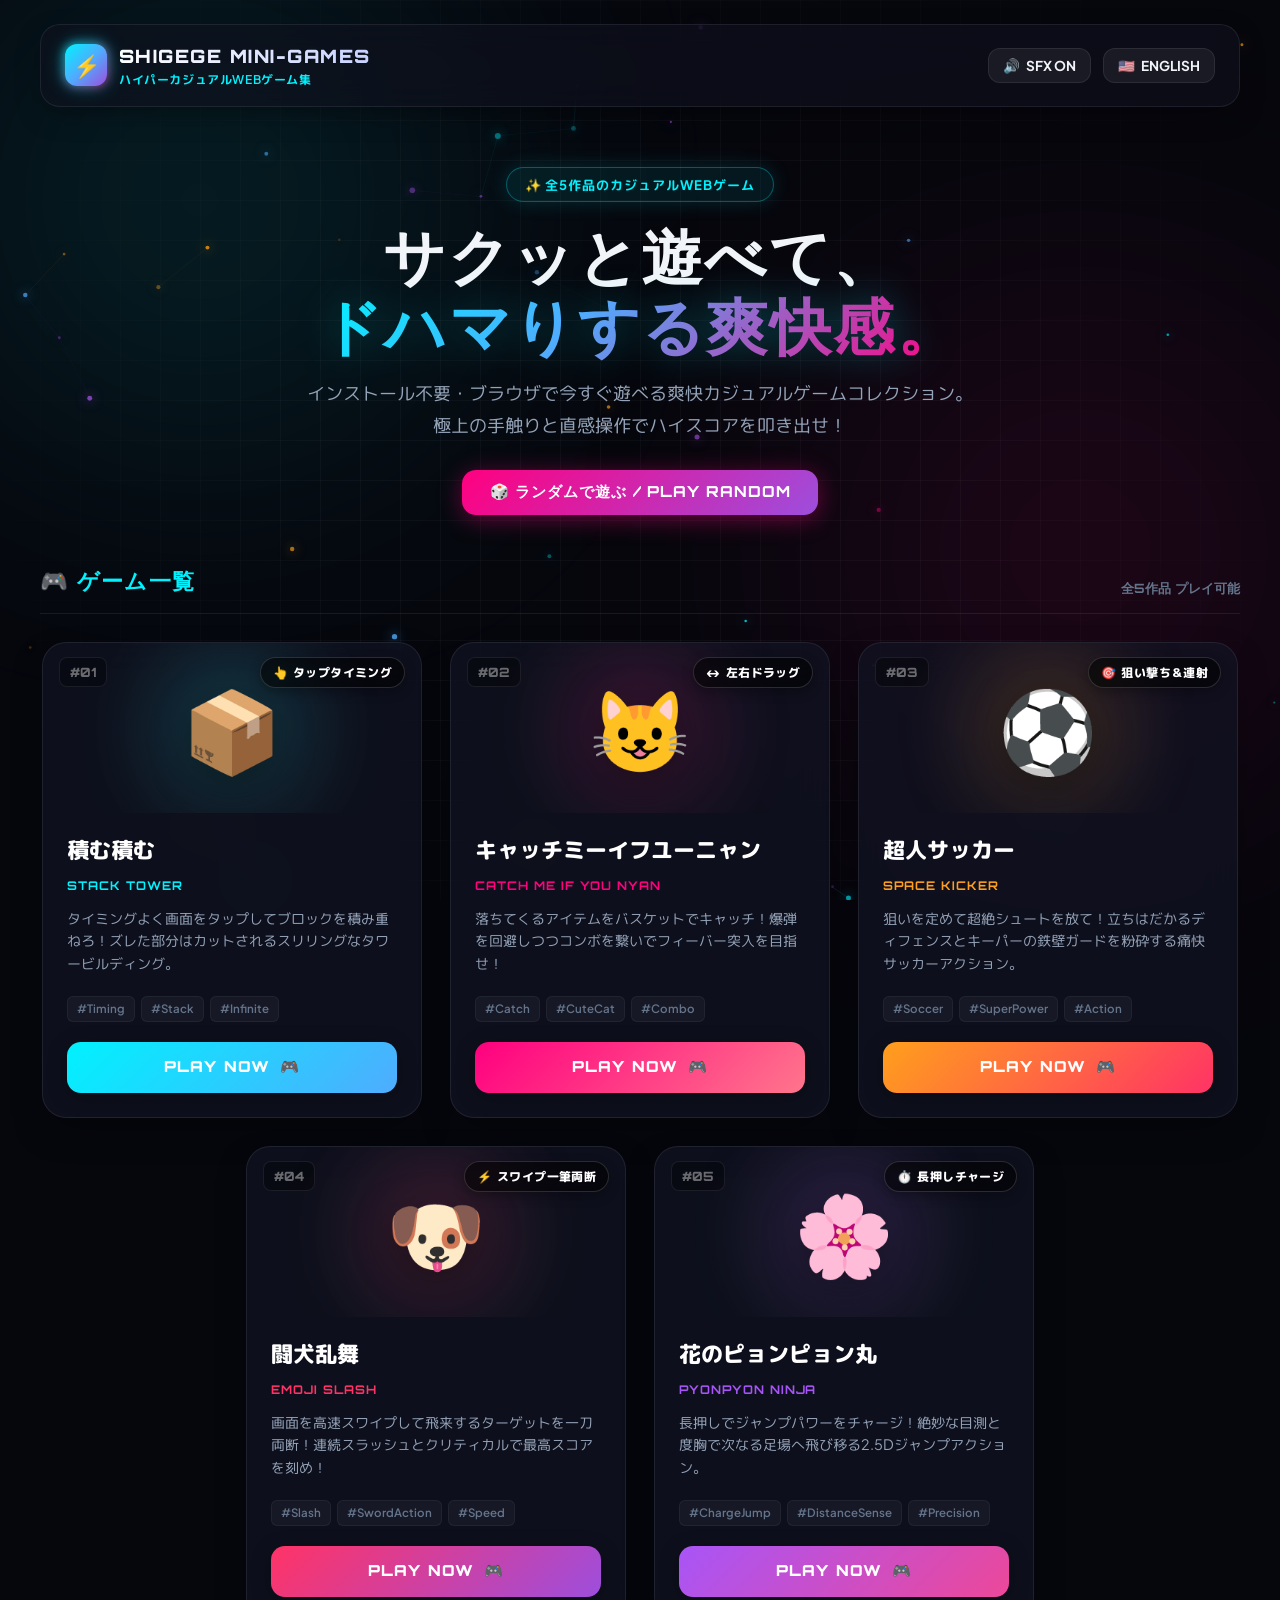
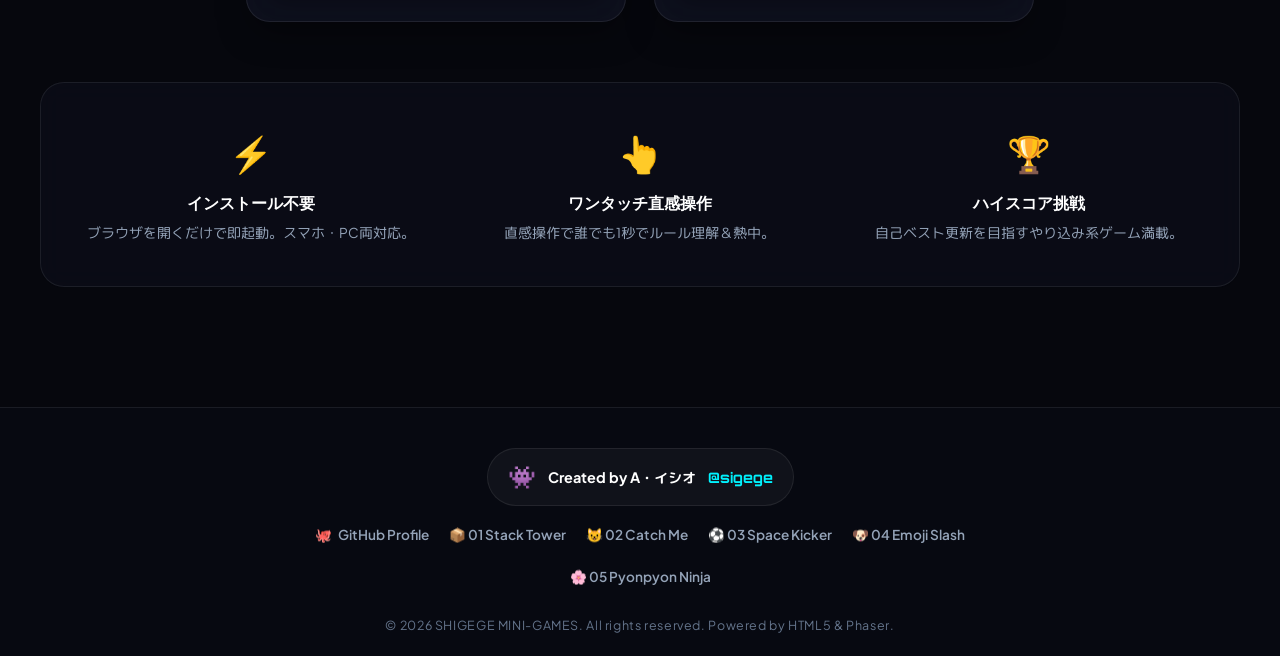
==== index.html @ f87bef53 "Add files via upload" ====
<!DOCTYPE html>
<html lang="ja">
<head>
  <meta charset="UTF-8">
  <meta name="viewport" content="width=device-width, initial-scale=1.0, maximum-scale=1.0, user-scalable=no, viewport-fit=cover">
  <title>SHIGEGE MINI-GAMES | ハイパーカジュアルWebゲーム集</title>
  <meta name="description" content="A・イシオ（@sigege）制作のハイパーカジュアルWebミニゲームポータル。積む積む、キャッチミーイフユーニャン、超人サッカー、闘犬乱舞、花のピョンピョン丸など全5作品がブラウザですぐに遊べます！">
  <meta name="theme-color" content="#0a0a14">

  <!-- Google Fonts -->
  <link rel="preconnect" href="https://fonts.googleapis.com">
  <link rel="preconnect" href="https://fonts.gstatic.com" crossorigin>
  <link href="https://fonts.googleapis.com/css2?family=M+PLUS+Rounded+1c:wght@700;900&family=Orbitron:wght@600;800;900&family=Plus+Jakarta+Sans:wght@400;600;700;800&display=swap" rel="stylesheet">

  <style>
    /* ==========================================================================
       CSS VARIABLES & RESET
       ========================================================================== */
    :root {
      --bg-base: #06070d;
      --bg-surface: rgba(18, 20, 36, 0.7);
      --bg-surface-hover: rgba(28, 32, 58, 0.85);
      --border-subtle: rgba(255, 255, 255, 0.08);
      --border-glow: rgba(0, 242, 254, 0.3);
      
      --neon-cyan: #00f2fe;
      --neon-blue: #4facfe;
      --neon-pink: #ff007f;
      --neon-purple: #9d4edd;
      --neon-amber: #ff9f1c;
      --neon-emerald: #00f5d4;
      --neon-red: #ff3366;
      
      --text-main: #f1f5f9;
      --text-muted: #94a3b8;
      --text-dim: #64748b;

      --font-display: 'Orbitron', -apple-system, sans-serif;
      --font-body: 'Plus Jakarta Sans', 'M PLUS Rounded 1c', -apple-system, BlinkMacSystemFont, "Segoe UI", Roboto, sans-serif;
    }

    * {
      box-sizing: border-box;
      margin: 0;
      padding: 0;
      -webkit-tap-highlight-color: transparent;
    }

    body {
      background-color: var(--bg-base);
      color: var(--text-main);
      font-family: var(--font-body);
      min-height: 100vh;
      overflow-x: hidden;
      position: relative;
      line-height: 1.6;
      display: flex;
      flex-direction: column;
    }

    /* ==========================================================================
       BACKGROUND & CYBER EFFECTS
       ========================================================================== */
    #particle-canvas {
      position: fixed;
      top: 0;
      left: 0;
      width: 100vw;
      height: 100vh;
      pointer-events: none;
      z-index: 0;
    }

    .cyber-grid {
      position: fixed;
      top: 0;
      left: 0;
      width: 100%;
      height: 100%;
      background-image: 
        linear-gradient(to right, rgba(255, 255, 255, 0.03) 1px, transparent 1px),
        linear-gradient(to bottom, rgba(255, 255, 255, 0.03) 1px, transparent 1px);
      background-size: 40px 40px;
      pointer-events: none;
      z-index: 0;
      mask-image: radial-gradient(circle at center, black 40%, transparent 90%);
      -webkit-mask-image: radial-gradient(circle at center, black 40%, transparent 90%);
    }

    .ambient-glow {
      position: fixed;
      width: 600px;
      height: 600px;
      border-radius: 50%;
      filter: blur(140px);
      pointer-events: none;
      z-index: 0;
      opacity: 0.25;
      animation: floatGlow 14s infinite alternate ease-in-out;
    }
    .glow-1 {
      top: -100px;
      left: -100px;
      background: radial-gradient(circle, var(--neon-cyan), transparent 70%);
    }
    .glow-2 {
      bottom: 50px;
      right: -100px;
      background: radial-gradient(circle, var(--neon-pink), transparent 70%);
      animation-duration: 18s;
      animation-delay: -5s;
    }

    @keyframes floatGlow {
      0% { transform: translate(0, 0) scale(1); }
      50% { transform: translate(60px, 40px) scale(1.15); }
      100% { transform: translate(-40px, 80px) scale(0.9); }
    }

    /* ==========================================================================
       CONTAINER & LAYOUT
       ========================================================================== */
    .app-container {
      position: relative;
      z-index: 1;
      width: 100%;
      max-width: 1240px;
      margin: 0 auto;
      padding: 24px 20px 60px;
      display: flex;
      flex-direction: column;
      flex: 1;
    }

    /* ==========================================================================
       HEADER & NAVIGATION
       ========================================================================== */
    header {
      display: flex;
      justify-content: space-between;
      align-items: center;
      padding: 16px 24px;
      background: rgba(15, 17, 30, 0.6);
      backdrop-filter: blur(16px);
      -webkit-backdrop-filter: blur(16px);
      border: 1px solid var(--border-subtle);
      border-radius: 20px;
      margin-bottom: 40px;
      box-shadow: 0 10px 30px -10px rgba(0, 0, 0, 0.5);
    }

    .brand-logo {
      display: flex;
      align-items: center;
      gap: 12px;
      text-decoration: none;
      color: inherit;
    }

    .brand-icon {
      width: 42px;
      height: 42px;
      border-radius: 12px;
      background: linear-gradient(135deg, #00f2fe 0%, #4facfe 50%, #9d4edd 100%);
      display: flex;
      align-items: center;
      justify-content: center;
      font-size: 22px;
      box-shadow: 0 0 20px rgba(0, 242, 254, 0.4);
      position: relative;
    }

    .brand-icon::after {
      content: '';
      position: absolute;
      inset: -2px;
      border-radius: 14px;
      background: linear-gradient(135deg, #00f2fe, #ff007f);
      z-index: -1;
      opacity: 0.6;
      filter: blur(4px);
    }

    .brand-text h1 {
      font-family: var(--font-display);
      font-size: 1.15rem;
      font-weight: 900;
      letter-spacing: 0.08em;
      background: linear-gradient(90deg, #ffffff, #c7d2fe);
      -webkit-background-clip: text;
      -webkit-text-fill-color: transparent;
    }

    .brand-text p {
      font-size: 0.75rem;
      color: var(--neon-cyan);
      font-weight: 600;
      letter-spacing: 0.05em;
      text-transform: uppercase;
    }

    .nav-controls {
      display: flex;
      align-items: center;
      gap: 12px;
    }

    .control-btn {
      background: rgba(255, 255, 255, 0.06);
      border: 1px solid var(--border-subtle);
      color: var(--text-main);
      padding: 8px 14px;
      border-radius: 12px;
      font-size: 0.85rem;
      font-weight: 700;
      cursor: pointer;
      display: flex;
      align-items: center;
      gap: 6px;
      transition: all 0.25s cubic-bezier(0.4, 0, 0.2, 1);
      font-family: var(--font-body);
    }

    .control-btn:hover {
      background: rgba(255, 255, 255, 0.12);
      border-color: var(--neon-cyan);
      transform: translateY(-2px);
      box-shadow: 0 4px 15px rgba(0, 242, 254, 0.25);
    }

    .control-btn:active {
      transform: translateY(0);
    }

    /* ==========================================================================
       HERO SECTION
       ========================================================================== */
    .hero {
      text-align: center;
      padding: 20px 10px 48px;
    }

    .hero-badge {
      display: inline-flex;
      align-items: center;
      gap: 8px;
      background: rgba(0, 242, 254, 0.08);
      border: 1px solid rgba(0, 242, 254, 0.3);
      color: var(--neon-cyan);
      padding: 6px 18px;
      border-radius: 50px;
      font-size: 0.82rem;
      font-weight: 700;
      letter-spacing: 0.08em;
      margin-bottom: 20px;
      text-transform: uppercase;
      box-shadow: 0 0 20px rgba(0, 242, 254, 0.15);
      animation: pulseBadge 3s infinite;
    }

    @keyframes pulseBadge {
      0%, 100% { border-color: rgba(0, 242, 254, 0.3); box-shadow: 0 0 15px rgba(0, 242, 254, 0.15); }
      50% { border-color: rgba(0, 242, 254, 0.7); box-shadow: 0 0 25px rgba(0, 242, 254, 0.35); }
    }

    .hero-title {
      font-family: var(--font-display);
      font-size: clamp(2rem, 5.5vw, 3.8rem);
      font-weight: 900;
      line-height: 1.15;
      letter-spacing: 0.04em;
      margin-bottom: 16px;
      text-transform: uppercase;
    }

    .hero-title .highlight {
      background: linear-gradient(135deg, #00f2fe 0%, #4facfe 40%, #ff007f 100%);
      -webkit-background-clip: text;
      -webkit-text-fill-color: transparent;
      filter: drop-shadow(0 0 20px rgba(0, 242, 254, 0.3));
    }

    .hero-desc {
      font-size: clamp(0.95rem, 2vw, 1.15rem);
      color: var(--text-muted);
      max-width: 680px;
      margin: 0 auto 30px;
      line-height: 1.7;
    }

    .hero-actions {
      display: flex;
      justify-content: center;
      gap: 16px;
      flex-wrap: wrap;
    }

    .btn-random {
      background: linear-gradient(135deg, #ff007f, #9d4edd);
      color: #fff;
      font-family: var(--font-display);
      font-size: 0.95rem;
      font-weight: 800;
      padding: 12px 28px;
      border-radius: 14px;
      border: none;
      cursor: pointer;
      display: inline-flex;
      align-items: center;
      gap: 10px;
      letter-spacing: 0.06em;
      box-shadow: 0 4px 25px rgba(255, 0, 127, 0.4);
      transition: all 0.3s cubic-bezier(0.4, 0, 0.2, 1);
      text-decoration: none;
    }

    .btn-random:hover {
      transform: translateY(-3px) scale(1.03);
      box-shadow: 0 8px 35px rgba(255, 0, 127, 0.6);
      filter: brightness(1.1);
    }

    /* ==========================================================================
       SECTION TITLE & STATS
       ========================================================================== */
    .section-header {
      display: flex;
      justify-content: space-between;
      align-items: flex-end;
      margin-bottom: 28px;
      border-bottom: 1px solid var(--border-subtle);
      padding-bottom: 14px;
    }

    .section-title {
      font-family: var(--font-display);
      font-size: 1.4rem;
      font-weight: 800;
      display: flex;
      align-items: center;
      gap: 10px;
      letter-spacing: 0.05em;
    }

    .section-title span {
      color: var(--neon-cyan);
    }

    .game-count-badge {
      font-size: 0.8rem;
      color: var(--text-dim);
      font-weight: 700;
      font-family: var(--font-display);
    }

    /* ==========================================================================
       GAME CARDS GRID & CENTERED FLEX LAYOUT
       ========================================================================== */
    .games-grid {
      display: flex;
      flex-wrap: wrap;
      justify-content: center;
      gap: 28px;
      margin-bottom: 60px;
    }

    .game-card {
      position: relative;
      flex: 1 1 340px;
      max-width: 380px;
      min-width: 300px;
      background: var(--bg-surface);
      border-radius: 24px;
      border: 1px solid var(--border-subtle);
      overflow: hidden;
      display: flex;
      flex-direction: column;
      backdrop-filter: blur(20px);
      -webkit-backdrop-filter: blur(20px);
      transition: all 0.4s cubic-bezier(0.16, 1, 0.3, 1);
      box-shadow: 0 15px 35px -10px rgba(0, 0, 0, 0.5);
    }

    .game-card::before {
      content: '';
      position: absolute;
      inset: 0;
      border-radius: 24px;
      padding: 1.5px;
      background: linear-gradient(135deg, transparent, transparent, transparent);
      -webkit-mask: linear-gradient(#fff 0 0) content-box, linear-gradient(#fff 0 0);
      -webkit-mask-composite: xor;
      mask-composite: exclude;
      pointer-events: none;
      transition: background 0.4s ease;
    }

    .game-card:hover {
      transform: translateY(-8px) scale(1.015);
      background: var(--bg-surface-hover);
      box-shadow: 0 25px 50px -12px rgba(0, 0, 0, 0.7), var(--card-glow);
    }

    /* Specific Theme Colors for each Card */
    .card-tower {
      --theme-color: #00f2fe;
      --theme-gradient: linear-gradient(135deg, #00f2fe, #4facfe);
      --card-glow: 0 0 35px rgba(0, 242, 254, 0.25);
    }
    .card-tower:hover::before {
      background: linear-gradient(135deg, #00f2fe, #4facfe, transparent 70%);
    }

    .card-catch {
      --theme-color: #ff007f;
      --theme-gradient: linear-gradient(135deg, #ff007f, #ff758c);
      --card-glow: 0 0 35px rgba(255, 0, 127, 0.25);
    }
    .card-catch:hover::before {
      background: linear-gradient(135deg, #ff007f, #ff758c, transparent 70%);
    }

    .card-kicker {
      --theme-color: #ff9f1c;
      --theme-gradient: linear-gradient(135deg, #ff9f1c, #ff3366);
      --card-glow: 0 0 35px rgba(255, 159, 28, 0.25);
    }
    .card-kicker:hover::before {
      background: linear-gradient(135deg, #ff9f1c, #ff3366, transparent 70%);
    }

    .card-slash {
      --theme-color: #ff3366;
      --theme-gradient: linear-gradient(135deg, #ff3366, #9d4edd);
      --card-glow: 0 0 35px rgba(255, 51, 102, 0.25);
    }
    .card-slash:hover::before {
      background: linear-gradient(135deg, #ff3366, #9d4edd, transparent 70%);
    }

    .card-jump {
      --theme-color: #a855f7;
      --theme-gradient: linear-gradient(135deg, #a855f7, #ec4899);
      --card-glow: 0 0 35px rgba(168, 85, 247, 0.25);
    }
    .card-jump:hover::before {
      background: linear-gradient(135deg, #a855f7, #ec4899, transparent 70%);
    }

    /* Card Top / Visual Banner */
    .card-visual {
      position: relative;
      height: 170px;
      display: flex;
      align-items: center;
      justify-content: center;
      overflow: hidden;
      background: radial-gradient(circle at center, rgba(255, 255, 255, 0.04) 0%, transparent 70%);
    }

    .visual-bg-glow {
      position: absolute;
      width: 120px;
      height: 120px;
      border-radius: 50%;
      background: var(--theme-color);
      filter: blur(50px);
      opacity: 0.25;
      transition: all 0.4s ease;
    }

    .game-card:hover .visual-bg-glow {
      opacity: 0.5;
      transform: scale(1.3);
    }

    .game-main-emoji {
      font-size: 5rem;
      z-index: 1;
      filter: drop-shadow(0 10px 20px rgba(0, 0, 0, 0.4));
      transition: transform 0.4s cubic-bezier(0.34, 1.56, 0.64, 1);
      display: inline-block;
      user-select: none;
      animation: floatEmoji 4s ease-in-out infinite alternate;
    }

    .game-card:hover .game-main-emoji {
      transform: scale(1.22) rotate(-5deg);
    }

    @keyframes floatEmoji {
      0% { transform: translateY(0px); }
      100% { transform: translateY(-8px); }
    }

    .card-index-tag {
      position: absolute;
      top: 14px;
      left: 16px;
      font-family: var(--font-display);
      font-size: 0.8rem;
      font-weight: 800;
      color: rgba(255, 255, 255, 0.4);
      background: rgba(0, 0, 0, 0.35);
      padding: 4px 10px;
      border-radius: 8px;
      border: 1px solid var(--border-subtle);
      z-index: 2;
    }

    .control-badge {
      position: absolute;
      top: 14px;
      right: 16px;
      font-size: 0.75rem;
      font-weight: 800;
      color: #fff;
      background: rgba(0, 0, 0, 0.6);
      backdrop-filter: blur(8px);
      padding: 5px 12px;
      border-radius: 50px;
      border: 1px solid rgba(255, 255, 255, 0.15);
      box-shadow: 0 4px 12px rgba(0, 0, 0, 0.3);
      display: flex;
      align-items: center;
      gap: 5px;
      z-index: 2;
      letter-spacing: 0.03em;
    }

    /* Card Content */
    .card-body {
      padding: 20px 24px 24px;
      display: flex;
      flex-direction: column;
      flex: 1;
    }

    .card-title-group {
      margin-bottom: 10px;
    }

    .card-title {
      font-size: 1.35rem;
      font-weight: 800;
      color: #fff;
      margin-bottom: 4px;
      display: flex;
      align-items: center;
      gap: 8px;
    }

    .card-subtitle {
      font-family: var(--font-display);
      font-size: 0.75rem;
      color: var(--theme-color);
      font-weight: 700;
      letter-spacing: 0.08em;
      text-transform: uppercase;
    }

    .card-description {
      font-size: 0.9rem;
      color: var(--text-muted);
      line-height: 1.55;
      margin-bottom: 22px;
      flex: 1;
    }

    .card-tags {
      display: flex;
      flex-wrap: wrap;
      gap: 6px;
      margin-bottom: 20px;
    }

    .tag {
      font-size: 0.72rem;
      color: var(--text-dim);
      background: rgba(255, 255, 255, 0.04);
      padding: 3px 9px;
      border-radius: 6px;
      border: 1px solid rgba(255, 255, 255, 0.05);
      font-weight: 600;
    }

    /* Play Button */
    .btn-play {
      display: flex;
      align-items: center;
      justify-content: center;
      gap: 10px;
      width: 100%;
      padding: 13px 20px;
      background: var(--theme-gradient);
      color: #fff;
      text-decoration: none;
      font-family: var(--font-display);
      font-size: 0.95rem;
      font-weight: 900;
      letter-spacing: 0.08em;
      border-radius: 14px;
      box-shadow: 0 4px 20px rgba(0, 0, 0, 0.3);
      transition: all 0.3s cubic-bezier(0.4, 0, 0.2, 1);
      position: relative;
      overflow: hidden;
    }

    .btn-play::after {
      content: '';
      position: absolute;
      top: -50%;
      left: -50%;
      width: 200%;
      height: 200%;
      background: linear-gradient(
        60deg,
        transparent,
        rgba(255, 255, 255, 0.25),
        transparent
      );
      transform: translateX(-100%);
      transition: transform 0.6s ease;
    }

    .btn-play:hover::after {
      transform: translateX(100%);
    }

    .btn-play:hover {
      filter: brightness(1.15);
      transform: translateY(-2px);
      box-shadow: 0 8px 25px var(--card-glow);
    }

    .btn-play:active {
      transform: translateY(1px);
    }

    /* ==========================================================================
       FEATURES / STATS SECTION
       ========================================================================== */
    .features-section {
      background: rgba(15, 17, 30, 0.5);
      border: 1px solid var(--border-subtle);
      border-radius: 24px;
      padding: 32px 28px;
      margin-bottom: 60px;
      backdrop-filter: blur(12px);
    }

    .features-grid {
      display: grid;
      grid-template-columns: repeat(auto-fit, minmax(220px, 1fr));
      gap: 24px;
      text-align: center;
    }

    .feature-item {
      padding: 10px;
    }

    .feature-icon {
      font-size: 2.2rem;
      margin-bottom: 10px;
      display: inline-block;
    }

    .feature-title {
      font-family: var(--font-display);
      font-size: 1rem;
      font-weight: 800;
      color: #fff;
      margin-bottom: 6px;
    }

    .feature-desc {
      font-size: 0.85rem;
      color: var(--text-muted);
    }

    /* ==========================================================================
       FOOTER
       ========================================================================== */
    footer {
      border-top: 1px solid var(--border-subtle);
      padding: 40px 20px 20px;
      text-align: center;
      margin-top: auto;
      background: rgba(8, 10, 18, 0.8);
    }

    .footer-content {
      max-width: 800px;
      margin: 0 auto;
      display: flex;
      flex-direction: column;
      align-items: center;
      gap: 18px;
    }

    .creator-box {
      display: inline-flex;
      align-items: center;
      gap: 12px;
      background: rgba(255, 255, 255, 0.04);
      border: 1px solid var(--border-subtle);
      padding: 10px 20px;
      border-radius: 50px;
      font-size: 0.9rem;
    }

    .creator-avatar {
      font-size: 1.4rem;
    }

    .creator-name {
      font-weight: 700;
      color: #fff;
    }

    .creator-handle {
      color: var(--neon-cyan);
      font-family: var(--font-display);
      font-weight: 700;
      text-decoration: none;
      transition: color 0.2s;
    }

    .creator-handle:hover {
      color: #fff;
      text-shadow: 0 0 10px var(--neon-cyan);
    }

    .footer-links {
      display: flex;
      gap: 20px;
      flex-wrap: wrap;
      justify-content: center;
    }

    .footer-link {
      color: var(--text-muted);
      text-decoration: none;
      font-size: 0.85rem;
      font-weight: 600;
      display: inline-flex;
      align-items: center;
      gap: 6px;
      transition: all 0.2s;
    }

    .footer-link:hover {
      color: var(--neon-cyan);
    }

    .footer-copyright {
      font-size: 0.78rem;
      color: var(--text-dim);
      margin-top: 10px;
      letter-spacing: 0.05em;
    }

    /* ==========================================================================
       RESPONSIVE DESIGN
       ========================================================================== */
    @media (max-width: 768px) {
      .app-container {
        padding: 16px 14px 40px;
      }
      header {
        padding: 12px 16px;
        margin-bottom: 28px;
      }
      .brand-text h1 {
        font-size: 1rem;
      }
      .hero {
        padding: 10px 0 36px;
      }
      .games-grid {
        gap: 22px;
      }
      .game-card {
        flex: 1 1 100%;
        max-width: 100%;
      }
      .card-visual {
        height: 150px;
      }
      .game-main-emoji {
        font-size: 4.2rem;
      }
      .card-body {
        padding: 18px 20px 20px;
      }
    }
  </style>
</head>
<body>

  <!-- Cyber Grid Background -->
  <div class="cyber-grid"></div>
  <div class="ambient-glow glow-1"></div>
  <div class="ambient-glow glow-2"></div>
  <canvas id="particle-canvas"></canvas>

  <div class="app-container">

    <!-- Header / Navigation -->
    <header>
      <a href="#" class="brand-logo" title="SHIGEGE MINI-GAMES">
        <div class="brand-icon">⚡</div>
        <div class="brand-text">
          <h1>SHIGEGE MINI-GAMES</h1>
          <p data-i18n="header-tag">Hyper-Casual Web Games</p>
        </div>
      </a>

      <div class="nav-controls">
        <button id="sound-btn" class="control-btn" aria-label="Toggle Sound" title="Sound Toggle">
          <span id="sound-icon">🔊</span>
          <span id="sound-label" data-i18n="sound-on">SFX ON</span>
        </button>

        <button id="lang-btn" class="control-btn" aria-label="Switch Language" title="Language Switch">
          <span id="lang-flag">🇺🇸</span>
          <span id="lang-label">ENGLISH</span>
        </button>
      </div>
    </header>

    <!-- Hero Section -->
    <section class="hero">
      <div class="hero-badge" data-i18n="hero-badge">✨ 5 Playable Hyper-Casual Games</div>
      <h2 class="hero-title">
        <span data-i18n="hero-title-1">Play Fast,</span> <br>
        <span class="highlight" data-i18n="hero-title-2">Feel The Rush.</span>
      </h2>
      <p class="hero-desc" data-i18n="hero-desc">
        インストール不要・ブラウザで今すぐ遊べる爽快カジュアルゲームコレクション。極上の手触りと直感操作でハイスコアを叩き出せ！
      </p>
      <div class="hero-actions">
        <button id="btn-random-play" class="btn-random" data-i18n="btn-random">
          🎲 RANDOM PLAY / ランダムで遊ぶ
        </button>
      </div>
    </section>

    <!-- Games Collection Header -->
    <div class="section-header">
      <div class="section-title">
        <span data-i18n="sec-title">🎮 ALL GAMES</span>
      </div>
      <div class="game-count-badge" data-i18n="game-count">5 TITLES AVAILABLE</div>
    </div>

    <!-- Games Grid (5 Games, Centered & Balanced) -->
    <div class="games-grid">

      <!-- 01: 積む積む (01-stack-tower) -->
      <article class="game-card card-tower" data-url="./01-stack-tower/index.html">
        <div class="card-visual">
          <span class="card-index-tag">#01</span>
          <span class="control-badge">👆 <span data-i18n="g1-control">TAP TIMING</span></span>
          <div class="visual-bg-glow"></div>
          <span class="game-main-emoji">📦</span>
        </div>
        <div class="card-body">
          <div class="card-title-group">
            <h3 class="card-title" data-i18n="g1-title">積む積む</h3>
            <span class="card-subtitle">STACK TOWER</span>
          </div>
          <p class="card-description" data-i18n="g1-desc">
            タイミングよく画面をタップしてブロックを積み重ねろ！ズレた部分はカットされるスリリングなタワービルディング。
          </p>
          <div class="card-tags">
            <span class="tag">#Timing</span>
            <span class="tag">#Stack</span>
            <span class="tag">#Infinite</span>
          </div>
          <a href="./01-stack-tower/index.html" class="btn-play">
            <span data-i18n="btn-play">PLAY NOW</span> 🎮
          </a>
        </div>
      </article>

      <!-- 02: キャッチミーイフユーニャン (02-catch-game) -->
      <article class="game-card card-catch" data-url="./02-catch-game/index.html">
        <div class="card-visual">
          <span class="card-index-tag">#02</span>
          <span class="control-badge">↔️ <span data-i18n="g2-control">DRAG / SLIDE</span></span>
          <div class="visual-bg-glow"></div>
          <span class="game-main-emoji">😺</span>
        </div>
        <div class="card-body">
          <div class="card-title-group">
            <h3 class="card-title" data-i18n="g2-title">キャッチミーイフユーニャン</h3>
            <span class="card-subtitle">CATCH ME IF YOU NYAN</span>
          </div>
          <p class="card-description" data-i18n="g2-desc">
            落ちてくるアイテムをバスケットでキャッチ！爆弾を回避しつつコンボを繋いでフィーバー突入を目指せ！
          </p>
          <div class="card-tags">
            <span class="tag">#Catch</span>
            <span class="tag">#CuteCat</span>
            <span class="tag">#Combo</span>
          </div>
          <a href="./02-catch-game/index.html" class="btn-play">
            <span data-i18n="btn-play">PLAY NOW</span> 🎮
          </a>
        </div>
      </article>

      <!-- 03: 超人サッカー (03-space-kicker) -->
      <article class="game-card card-kicker" data-url="./03-space-kicker/index.html">
        <div class="card-visual">
          <span class="card-index-tag">#03</span>
          <span class="control-badge">🎯 <span data-i18n="g3-control">AIM & SHOT</span></span>
          <div class="visual-bg-glow"></div>
          <span class="game-main-emoji">⚽</span>
        </div>
        <div class="card-body">
          <div class="card-title-group">
            <h3 class="card-title" data-i18n="g3-title">超人サッカー</h3>
            <span class="card-subtitle">SPACE KICKER</span>
          </div>
          <p class="card-description" data-i18n="g3-desc">
            狙いを定めて超絶シュートを放て！立ちはだかるディフェンスとキーパーの鉄壁ガードを粉砕する痛快サッカーアクション。
          </p>
          <div class="card-tags">
            <span class="tag">#Soccer</span>
            <span class="tag">#SuperPower</span>
            <span class="tag">#Action</span>
          </div>
          <a href="./03-space-kicker/index.html" class="btn-play">
            <span data-i18n="btn-play">PLAY NOW</span> 🎮
          </a>
        </div>
      </article>

      <!-- 04: 闘犬乱舞 (04-emoji-slash) -->
      <article class="game-card card-slash" data-url="./04-emoji-slash/index.html">
        <div class="card-visual">
          <span class="card-index-tag">#04</span>
          <span class="control-badge">⚡ <span data-i18n="g4-control">SWIPE SLASH</span></span>
          <div class="visual-bg-glow"></div>
          <span class="game-main-emoji">🐶</span>
        </div>
        <div class="card-body">
          <div class="card-title-group">
            <h3 class="card-title" data-i18n="g4-title">闘犬乱舞</h3>
            <span class="card-subtitle">EMOJI SLASH</span>
          </div>
          <p class="card-description" data-i18n="g4-desc">
            画面を高速スワイプして飛来するターゲットを一刀両断！連続スラッシュとクリティカルで最高スコアを刻め！
          </p>
          <div class="card-tags">
            <span class="tag">#Slash</span>
            <span class="tag">#SwordAction</span>
            <span class="tag">#Speed</span>
          </div>
          <a href="./04-emoji-slash/index.html" class="btn-play">
            <span data-i18n="btn-play">PLAY NOW</span> 🎮
          </a>
        </div>
      </article>

      <!-- 05: 花のピョンピョン丸 (05-jump-ninja) -->
      <article class="game-card card-jump" data-url="./05-jump-ninja/index.html">
        <div class="card-visual">
          <span class="card-index-tag">#05</span>
          <span class="control-badge">⏱️ <span data-i18n="g5-control">HOLD & CHARGE</span></span>
          <div class="visual-bg-glow"></div>
          <span class="game-main-emoji">🌸</span>
        </div>
        <div class="card-body">
          <div class="card-title-group">
            <h3 class="card-title" data-i18n="g5-title">花のピョンピョン丸</h3>
            <span class="card-subtitle">PYONPYON NINJA</span>
          </div>
          <p class="card-description" data-i18n="g5-desc">
            長押しでジャンプパワーをチャージ！絶妙な目測と度胸で次なる足場へ飛び移る2.5Dジャンプアクション。
          </p>
          <div class="card-tags">
            <span class="tag">#ChargeJump</span>
            <span class="tag">#DistanceSense</span>
            <span class="tag">#Precision</span>
          </div>
          <a href="./05-jump-ninja/index.html" class="btn-play">
            <span data-i18n="btn-play">PLAY NOW</span> 🎮
          </a>
        </div>
      </article>

    </div>

    <!-- Features Section -->
    <section class="features-section">
      <div class="features-grid">
        <div class="feature-item">
          <div class="feature-icon">⚡</div>
          <h4 class="feature-title" data-i18n="feat1-t">ZERO INSTALL</h4>
          <p class="feature-desc" data-i18n="feat1-d">ブラウザを開くだけで即起動。スマホ・PC両対応。</p>
        </div>
        <div class="feature-item">
          <div class="feature-icon">👆</div>
          <h4 class="feature-title" data-i18n="feat2-t">ONE-TOUCH PLAY</h4>
          <p class="feature-desc" data-i18n="feat2-d">直感操作で誰でも1秒でルール理解＆熱中。</p>
        </div>
        <div class="feature-item">
          <div class="feature-icon">🏆</div>
          <h4 class="feature-title" data-i18n="feat3-t">HIGH SCORE</h4>
          <p class="feature-desc" data-i18n="feat3-d">自己ベスト更新を目指すやり込み系ゲーム満載。</p>
        </div>
      </div>
    </section>

  </div>

  <!-- Footer -->
  <footer>
    <div class="footer-content">
      <div class="creator-box">
        <span class="creator-avatar">👾</span>
        <span class="creator-name" data-i18n="creator-label">Created by A・イシオ</span>
        <a href="https://github.com/sigege" target="_blank" rel="noopener noreferrer" class="creator-handle">@sigege</a>
      </div>

      <div class="footer-links">
        <a href="https://github.com/sigege" target="_blank" rel="noopener noreferrer" class="footer-link">
          <span>🐙</span> GitHub Profile
        </a>
        <a href="./01-stack-tower/index.html" class="footer-link">📦 01 Stack Tower</a>
        <a href="./02-catch-game/index.html" class="footer-link">😺 02 Catch Me</a>
        <a href="./03-space-kicker/index.html" class="footer-link">⚽ 03 Space Kicker</a>
        <a href="./04-emoji-slash/index.html" class="footer-link">🐶 04 Emoji Slash</a>
        <a href="./05-jump-ninja/index.html" class="footer-link">🌸 05 Pyonpyon Ninja</a>
      </div>

      <p class="footer-copyright">
        &copy; 2026 SHIGEGE MINI-GAMES. All rights reserved. Powered by HTML5 &amp; Phaser.
      </p>
    </div>
  </footer>

  <!-- Interactive JavaScript & Audio Synthesizer -->
  <script>
    (function () {
      'use strict';

      /* ==========================================================================
         TRANSLATION DATA (JA / EN)
         ========================================================================== */
      const translations = {
        ja: {
          "header-tag": "ハイパーカジュアルWebゲーム集",
          "sound-on": "SFX ON",
          "sound-off": "SFX OFF",
          "hero-badge": "✨ 全5作品のカジュアルWebゲーム",
          "hero-title-1": "サクッと遊べて、",
          "hero-title-2": "ドハマりする爽快感。",
          "hero-desc": "インストール不要・ブラウザで今すぐ遊べる爽快カジュアルゲームコレクション。極上の手触りと直感操作でハイスコアを叩き出せ！",
          "btn-random": "🎲 ランダムで遊ぶ / PLAY RANDOM",
          "sec-title": "🎮 ゲーム一覧",
          "game-count": "全5作品 プレイ可能",
          "btn-play": "PLAY NOW",
          "creator-label": "Created by A・イシオ",
          "feat1-t": "インストール不要",
          "feat1-d": "ブラウザを開くだけで即起動。スマホ・PC両対応。",
          "feat2-t": "ワンタッチ直感操作",
          "feat2-d": "直感操作で誰でも1秒でルール理解＆熱中。",
          "feat3-t": "ハイスコア挑戦",
          "feat3-d": "自己ベスト更新を目指すやり込み系ゲーム満載。",
          
          /* Game 1 */
          "g1-title": "積む積む",
          "g1-control": "タップタイミング",
          "g1-desc": "タイミングよく画面をタップしてブロックを積み重ねろ！ズレた部分はカットされるスリリングなタワービルディング。",

          /* Game 2 */
          "g2-title": "キャッチミーイフユーニャン",
          "g2-control": "左右ドラッグ",
          "g2-desc": "落ちてくるアイテムをバスケットでキャッチ！爆弾を回避しつつコンボを繋いでフィーバー突入を目指せ！",

          /* Game 3 */
          "g3-title": "超人サッカー",
          "g3-control": "狙い撃ち＆連射",
          "g3-desc": "狙いを定めて超絶シュートを放て！立ちはだかるディフェンスとキーパーの鉄壁ガードを粉砕する痛快サッカーアクション。",

          /* Game 4 */
          "g4-title": "闘犬乱舞",
          "g4-control": "スワイプ一筆両断",
          "g4-desc": "画面を高速スワイプして飛来するターゲットを一刀両断！連続スラッシュとクリティカルで最高スコアを刻め！",

          /* Game 5 */
          "g5-title": "花のピョンピョン丸",
          "g5-control": "長押しチャージ",
          "g5-desc": "長押しでジャンプパワーをチャージ！絶妙な目測と度胸で次なる足場へ飛び移る2.5Dジャンプアクション。"
        },
        en: {
          "header-tag": "Hyper-Casual Web Games",
          "sound-on": "SFX ON",
          "sound-off": "SFX OFF",
          "hero-badge": "✨ 5 PLAYABLE CASUAL WEB GAMES",
          "hero-title-1": "Play Fast,",
          "hero-title-2": "Feel The Rush.",
          "hero-desc": "Zero installation needed. Jump into instant browser action with hyper-responsive controls and beat your personal bests!",
          "btn-random": "🎲 RANDOM PLAY",
          "sec-title": "🎮 ALL GAMES",
          "game-count": "5 TITLES AVAILABLE",
          "btn-play": "PLAY NOW",
          "creator-label": "Created by A. Ishio",
          "feat1-t": "ZERO INSTALL",
          "feat1-d": "Instant play in any modern browser on Mobile & Desktop.",
          "feat2-t": "ONE-TOUCH PLAY",
          "feat2-d": "Instant intuitive controls, easy to learn, hard to master.",
          "feat3-t": "HIGH SCORE CHASE",
          "feat3-d": "Addictive arcade loops designed to push your reflexes.",

          /* Game 1 */
          "g1-title": "Stack Tower",
          "g1-control": "TAP TIMING",
          "g1-desc": "Tap precisely at the right moment to stack moving blocks and construct an infinite skyscraper without falling!",

          /* Game 2 */
          "g2-title": "Catch Me If You Nyan",
          "g2-control": "DRAG / SLIDE",
          "g2-desc": "Catch delicious items with your basket, dodge hazardous bombs, and trigger fever mode for maximum combo score!",

          /* Game 3 */
          "g3-title": "Space Kicker",
          "g3-control": "AIM & SHOT",
          "g3-desc": "Unleash devastating curve shots past agile defenders and smash through galactic goalkeepers!",

          /* Game 4 */
          "g4-title": "Emoji Slash",
          "g4-control": "SWIPE SLASH",
          "g4-desc": "Swipe like lightning to slice through incoming flying targets with high-speed critical strike combos!",

          /* Game 5 */
          "g5-title": "Pyonpyon Ninja",
          "g5-control": "HOLD & CHARGE",
          "g5-desc": "Hold to charge jumping energy and leap across platforms with precision distance judgment and bravery!"
        }
      };

      /* ==========================================================================
         SYNTHESIZED SOUND EFFECTS (Web Audio API - Zero Asset)
         ========================================================================== */
      let audioCtx = null;
      let soundEnabled = true;

      function getAudioContext() {
        if (!audioCtx) {
          const AudioContext = window.AudioContext || window.webkitAudioContext;
          if (AudioContext) audioCtx = new AudioContext();
        }
        if (audioCtx && audioCtx.state === 'suspended') {
          audioCtx.resume();
        }
        return audioCtx;
      }

      function playSound(type) {
        if (!soundEnabled) return;
        try {
          const ctx = getAudioContext();
          if (!ctx) return;

          const now = ctx.currentTime;
          const osc = ctx.createOscillator();
          const gain = ctx.createGain();
          osc.connect(gain);
          gain.connect(ctx.destination);

          if (type === 'hover') {
            osc.type = 'sine';
            osc.frequency.setValueAtTime(420, now);
            osc.frequency.exponentialRampToValueAtTime(780, now + 0.06);
            gain.gain.setValueAtTime(0.04, now);
            gain.gain.linearRampToValueAtTime(0, now + 0.06);
            osc.start(now);
            osc.stop(now + 0.06);
          } else if (type === 'click') {
            osc.type = 'triangle';
            osc.frequency.setValueAtTime(580, now);
            osc.frequency.exponentialRampToValueAtTime(1100, now + 0.12);
            gain.gain.setValueAtTime(0.1, now);
            gain.gain.linearRampToValueAtTime(0, now + 0.12);
            osc.start(now);
            osc.stop(now + 0.12);
          } else if (type === 'warp') {
            osc.type = 'sawtooth';
            osc.frequency.setValueAtTime(220, now);
            osc.frequency.exponentialRampToValueAtTime(880, now + 0.2);
            gain.gain.setValueAtTime(0.08, now);
            gain.gain.linearRampToValueAtTime(0, now + 0.25);
            osc.start(now);
            osc.stop(now + 0.25);
          }
        } catch (e) {
          // Audio autoplay policies or error catch
        }
      }

      /* ==========================================================================
         LANGUAGE TOGGLE LOGIC
         ========================================================================== */
      let currentLang = localStorage.getItem('shigege_portal_lang') || 'ja';

      function updateLanguage(lang) {
        currentLang = lang;
        localStorage.setItem('shigege_portal_lang', lang);
        document.documentElement.lang = lang;

        const langData = translations[lang] || translations.ja;
        document.querySelectorAll('[data-i18n]').forEach(el => {
          const key = el.getAttribute('data-i18n');
          if (langData[key]) {
            el.textContent = langData[key];
          }
        });

        // Update Toggle Button UI
        const langFlag = document.getElementById('lang-flag');
        const langLabel = document.getElementById('lang-label');
        if (lang === 'ja') {
          langFlag.textContent = '🇺🇸';
          langLabel.textContent = 'ENGLISH';
        } else {
          langFlag.textContent = '🇯🇵';
          langLabel.textContent = '日本語';
        }

        // Update sound label
        const soundLabel = document.getElementById('sound-label');
        soundLabel.textContent = soundEnabled ? langData['sound-on'] : langData['sound-off'];
      }

      const langBtn = document.getElementById('lang-btn');
      langBtn.addEventListener('click', () => {
        playSound('click');
        const nextLang = currentLang === 'ja' ? 'en' : 'ja';
        updateLanguage(nextLang);
      });

      // Sound Toggle Button
      const soundBtn = document.getElementById('sound-btn');
      const soundIcon = document.getElementById('sound-icon');
      const soundLabel = document.getElementById('sound-label');

      soundBtn.addEventListener('click', () => {
        soundEnabled = !soundEnabled;
        soundIcon.textContent = soundEnabled ? '🔊' : '🔇';
        const langData = translations[currentLang] || translations.ja;
        soundLabel.textContent = soundEnabled ? langData['sound-on'] : langData['sound-off'];
        if (soundEnabled) playSound('click');
      });

      /* ==========================================================================
         RANDOM PLAY BUTTON
         ========================================================================== */
      const gameUrls = [
        './01-stack-tower/index.html',
        './02-catch-game/index.html',
        './03-space-kicker/index.html',
        './04-emoji-slash/index.html',
        './05-jump-ninja/index.html'
      ];

      const btnRandom = document.getElementById('btn-random-play');
      btnRandom.addEventListener('click', () => {
        playSound('warp');
        const randomIndex = Math.floor(Math.random() * gameUrls.length);
        btnRandom.style.transform = 'scale(0.95)';
        setTimeout(() => {
          window.location.href = gameUrls[randomIndex];
        }, 220);
      });

      /* ==========================================================================
         CARD SOUNDS & INTERACTION
         ========================================================================== */
      document.querySelectorAll('.game-card').forEach(card => {
        card.addEventListener('mouseenter', () => {
          playSound('hover');
        });
      });

      document.querySelectorAll('.btn-play, .control-btn').forEach(btn => {
        btn.addEventListener('mouseenter', () => {
          playSound('hover');
        });
        btn.addEventListener('click', () => {
          playSound('click');
        });
      });

      /* ==========================================================================
         CYBER PARTICLES CANVAS ANIMATION
         ========================================================================== */
      const canvas = document.getElementById('particle-canvas');
      const ctx = canvas.getContext('2d');
      let width = (canvas.width = window.innerWidth);
      let height = (canvas.height = window.innerHeight);

      window.addEventListener('resize', () => {
        width = canvas.width = window.innerWidth;
        height = canvas.height = window.innerHeight;
      });

      const particleColors = ['#00f2fe', '#4facfe', '#ff007f', '#9d4edd', '#ff9f1c'];
      const particles = [];
      const PARTICLE_COUNT = Math.min(40, Math.floor(window.innerWidth / 30));

      for (let i = 0; i < PARTICLE_COUNT; i++) {
        particles.push({
          x: Math.random() * width,
          y: Math.random() * height,
          radius: Math.random() * 2 + 1,
          color: particleColors[Math.floor(Math.random() * particleColors.length)],
          vx: (Math.random() - 0.5) * 0.4,
          vy: (Math.random() - 0.5) * 0.4 - 0.2,
          alpha: Math.random() * 0.6 + 0.2,
          pulseSpeed: Math.random() * 0.02 + 0.01
        });
      }

      function renderParticles() {
        ctx.clearRect(0, 0, width, height);

        for (let i = 0; i < particles.length; i++) {
          const p = particles[i];
          p.x += p.vx;
          p.y += p.vy;

          if (p.x < 0) p.x = width;
          if (p.x > width) p.x = 0;
          if (p.y < 0) p.y = height;
          if (p.y > height) p.y = 0;

          ctx.beginPath();
          ctx.arc(p.x, p.y, p.radius, 0, Math.PI * 2);
          ctx.fillStyle = p.color;
          ctx.globalAlpha = p.alpha;
          ctx.shadowBlur = 12;
          ctx.shadowColor = p.color;
          ctx.fill();

          // Connect close particles
          for (let j = i + 1; j < particles.length; j++) {
            const p2 = particles[j];
            const dx = p.x - p2.x;
            const dy = p.y - p2.y;
            const dist = Math.sqrt(dx * dx + dy * dy);

            if (dist < 110) {
              ctx.beginPath();
              ctx.moveTo(p.x, p.y);
              ctx.lineTo(p2.x, p2.y);
              ctx.strokeStyle = p.color;
              ctx.globalAlpha = (1 - dist / 110) * 0.15;
              ctx.lineWidth = 0.8;
              ctx.stroke();
            }
          }
        }
        ctx.shadowBlur = 0;
        ctx.globalAlpha = 1;

        requestAnimationFrame(renderParticles);
      }

      renderParticles();

      // Initialize initial language
      updateLanguage(currentLang);

    })();
  </script>
</body>
</html>
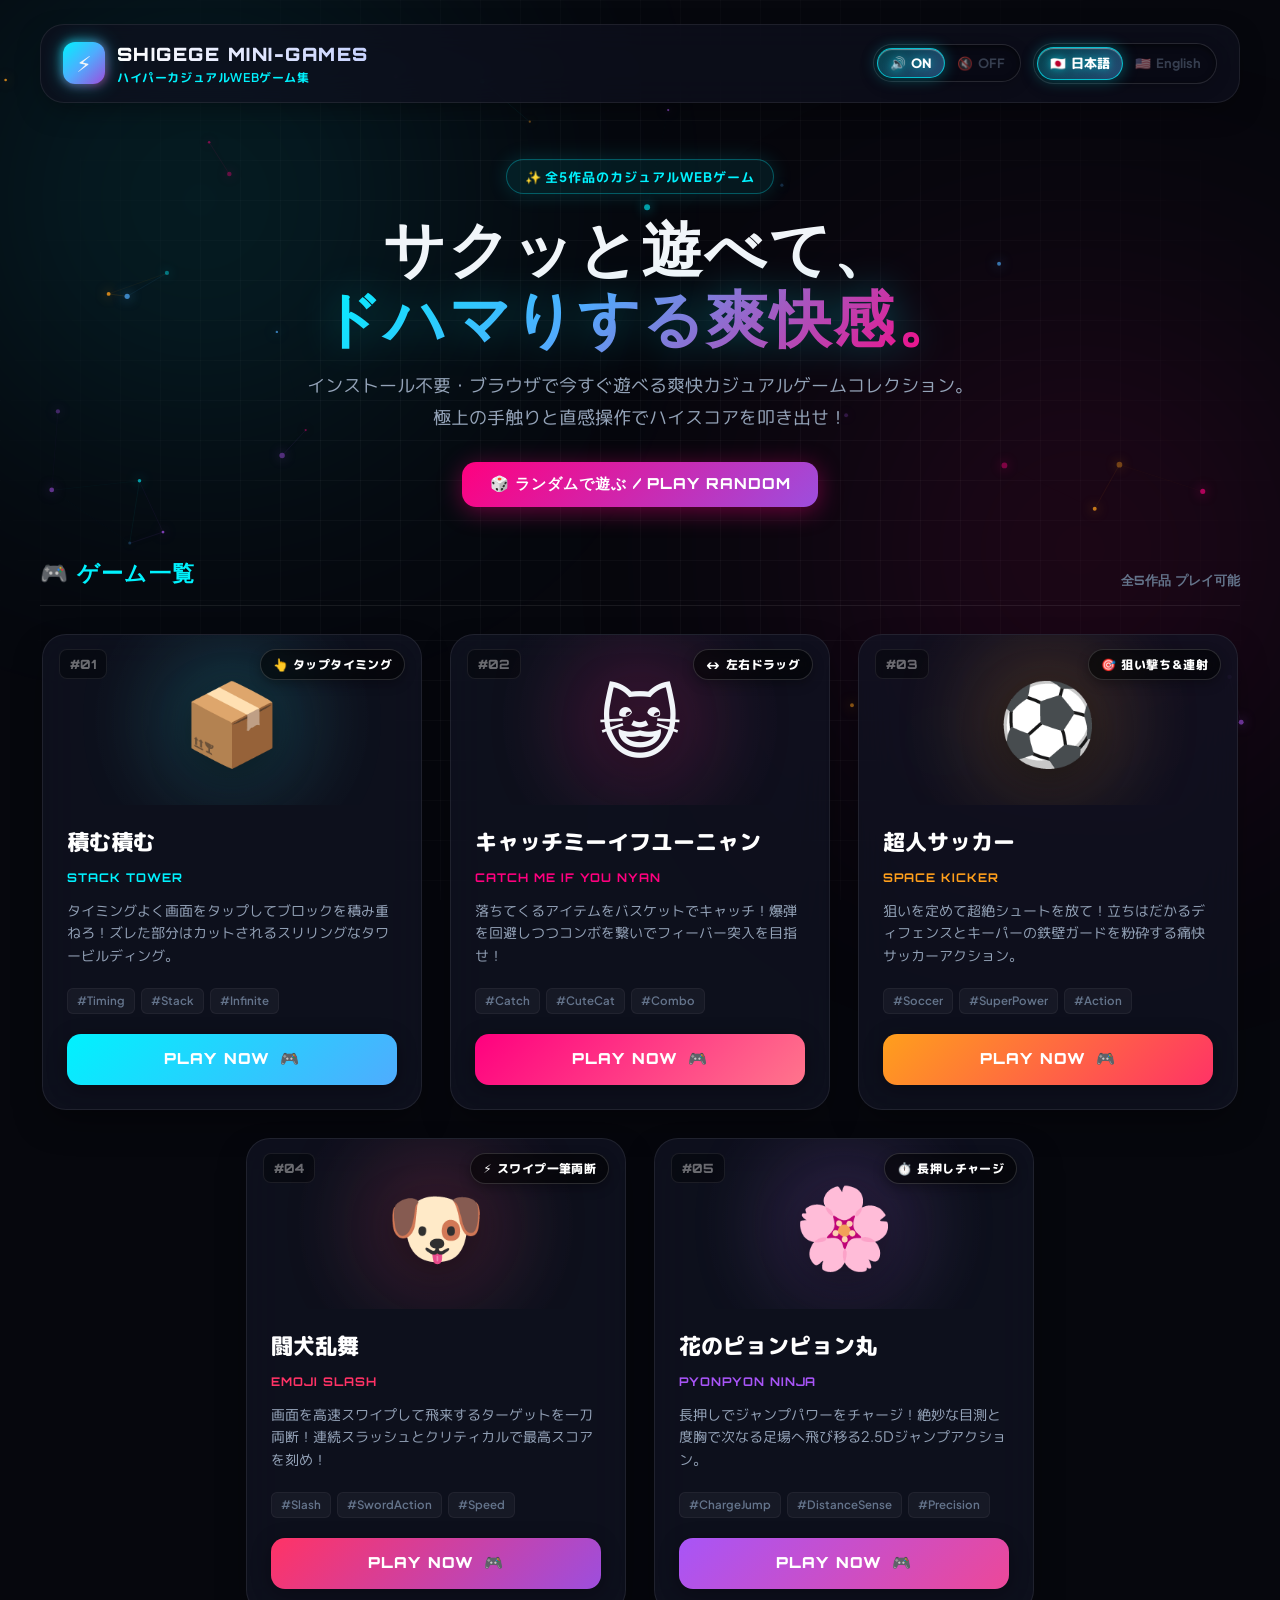
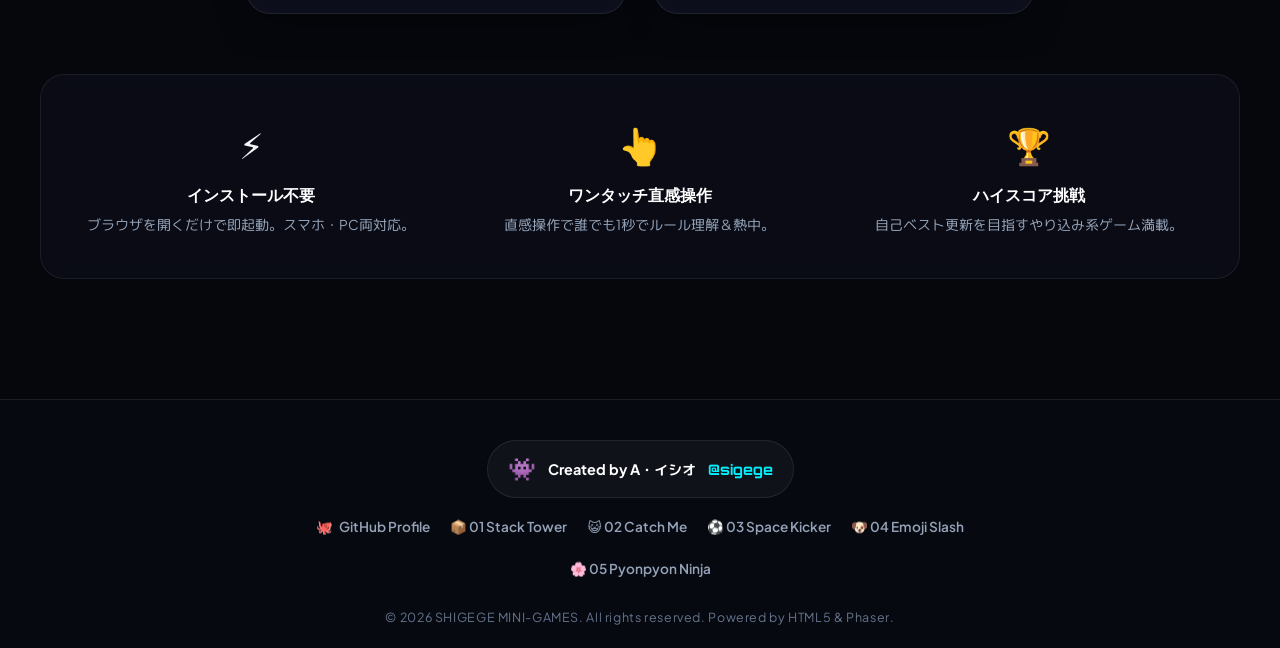
==== commit 0ca5ed97: "Add files via upload" ====
--- a/index.html
+++ b/index.html
@@ -7,7 +7,7 @@
   <meta name="description" content="A・イシオ（@sigege）制作のハイパーカジュアルWebミニゲームポータル。積む積む、キャッチミーイフユーニャン、超人サッカー、闘犬乱舞、花のピョンピョン丸など全5作品がブラウザですぐに遊べます！">
   <meta name="theme-color" content="#0a0a14">
 
-  <!-- Google Fonts -->
+  <!-- Google Fonts: font-display=swap によるゼロ遅延・即時描画 -->
   <link rel="preconnect" href="https://fonts.googleapis.com">
   <link rel="preconnect" href="https://fonts.gstatic.com" crossorigin>
   <link href="https://fonts.googleapis.com/css2?family=M+PLUS+Rounded+1c:wght@700;900&family=Orbitron:wght@600;800;900&family=Plus+Jakarta+Sans:wght@400;600;700;800&display=swap" rel="stylesheet">
@@ -35,8 +35,9 @@
       --text-muted: #94a3b8;
       --text-dim: #64748b;
 
-      --font-display: 'Orbitron', -apple-system, sans-serif;
-      --font-body: 'Plus Jakarta Sans', 'M PLUS Rounded 1c', -apple-system, BlinkMacSystemFont, "Segoe UI", Roboto, sans-serif;
+      /* 高速描画のためのフォントスタック（システムフォント最優先フォールバック） */
+      --font-display: 'Orbitron', system-ui, -apple-system, BlinkMacSystemFont, "Segoe UI", Roboto, sans-serif;
+      --font-body: 'Plus Jakarta Sans', 'M PLUS Rounded 1c', system-ui, -apple-system, BlinkMacSystemFont, "Hiragino Sans", "Hiragino Kaku Gothic ProN", "Yu Gothic UI", Meiryo, sans-serif;
     }
 
     * {
@@ -56,6 +57,7 @@
       line-height: 1.6;
       display: flex;
       flex-direction: column;
+      font-display: swap;
     }
 
     /* ==========================================================================
@@ -133,20 +135,21 @@
     }
 
     /* ==========================================================================
-       HEADER & NAVIGATION
+       HEADER & PILL SEGMENTED CONTROLS
        ========================================================================== */
     header {
       display: flex;
       justify-content: space-between;
       align-items: center;
-      padding: 16px 24px;
-      background: rgba(15, 17, 30, 0.6);
+      padding: 14px 22px;
+      background: rgba(15, 17, 30, 0.7);
       backdrop-filter: blur(16px);
       -webkit-backdrop-filter: blur(16px);
       border: 1px solid var(--border-subtle);
-      border-radius: 20px;
-      margin-bottom: 40px;
+      border-radius: 24px;
+      margin-bottom: 36px;
       box-shadow: 0 10px 30px -10px rgba(0, 0, 0, 0.5);
+      gap: 16px;
     }
 
     .brand-logo {
@@ -155,6 +158,7 @@
       gap: 12px;
       text-decoration: none;
       color: inherit;
+      flex-shrink: 0;
     }
 
     .brand-icon {
@@ -203,33 +207,64 @@
       display: flex;
       align-items: center;
       gap: 12px;
-    }
-
-    .control-btn {
-      background: rgba(255, 255, 255, 0.06);
-      border: 1px solid var(--border-subtle);
-      color: var(--text-main);
-      padding: 8px 14px;
-      border-radius: 12px;
-      font-size: 0.85rem;
+      flex-wrap: wrap;
+      justify-content: flex-end;
+    }
+
+    /* --- Pill Segmented Control UI --- */
+    .pill-group {
+      display: inline-flex;
+      align-items: center;
+      background: rgba(8, 10, 20, 0.75);
+      border: 1px solid rgba(255, 255, 255, 0.12);
+      border-radius: 50px;
+      padding: 3px;
+      position: relative;
+      user-select: none;
+      box-shadow: inset 0 2px 6px rgba(0, 0, 0, 0.5), 0 4px 15px rgba(0, 0, 0, 0.2);
+    }
+
+    .pill-segment {
+      display: inline-flex;
+      align-items: center;
+      justify-content: center;
+      gap: 5px;
+      padding: 6px 12px;
+      border-radius: 40px;
+      font-size: 0.8rem;
       font-weight: 700;
+      color: var(--text-dim);
+      background: transparent;
+      border: none;
       cursor: pointer;
-      display: flex;
-      align-items: center;
-      gap: 6px;
       transition: all 0.25s cubic-bezier(0.4, 0, 0.2, 1);
       font-family: var(--font-body);
-    }
-
-    .control-btn:hover {
-      background: rgba(255, 255, 255, 0.12);
-      border-color: var(--neon-cyan);
-      transform: translateY(-2px);
-      box-shadow: 0 4px 15px rgba(0, 242, 254, 0.25);
-    }
-
-    .control-btn:active {
-      transform: translateY(0);
+      white-space: nowrap;
+      opacity: 0.5;
+    }
+
+    .pill-segment:hover {
+      color: var(--text-main);
+      opacity: 0.85;
+    }
+
+    /* Active Segment with Cyber Neon Highlight */
+    .pill-segment.active {
+      color: #ffffff;
+      opacity: 1;
+      font-weight: 800;
+      background: linear-gradient(135deg, rgba(0, 242, 254, 0.25), rgba(79, 172, 254, 0.4));
+      border: 1px solid rgba(0, 242, 254, 0.7);
+      box-shadow: 0 0 15px rgba(0, 242, 254, 0.35), inset 0 1px 1px rgba(255, 255, 255, 0.4);
+      text-shadow: 0 0 8px rgba(0, 242, 254, 0.6);
+    }
+
+    .pill-segment.active.off {
+      background: rgba(255, 255, 255, 0.08);
+      border: 1px solid rgba(255, 255, 255, 0.2);
+      box-shadow: none;
+      text-shadow: none;
+      color: #cbd5e1;
     }
 
     /* ==========================================================================
@@ -766,33 +801,47 @@
        ========================================================================== */
     @media (max-width: 768px) {
       .app-container {
-        padding: 16px 14px 40px;
+        padding: 14px 12px 36px;
       }
       header {
-        padding: 12px 16px;
-        margin-bottom: 28px;
+        padding: 12px 14px;
+        margin-bottom: 24px;
+        flex-direction: column;
+        align-items: stretch;
+        gap: 12px;
+      }
+      .brand-logo {
+        justify-content: center;
       }
       .brand-text h1 {
-        font-size: 1rem;
+        font-size: 1.05rem;
+      }
+      .nav-controls {
+        justify-content: center;
+        gap: 8px;
+      }
+      .pill-segment {
+        padding: 5px 9px;
+        font-size: 0.75rem;
       }
       .hero {
-        padding: 10px 0 36px;
+        padding: 10px 0 32px;
       }
       .games-grid {
-        gap: 22px;
+        gap: 20px;
       }
       .game-card {
         flex: 1 1 100%;
         max-width: 100%;
       }
       .card-visual {
-        height: 150px;
+        height: 145px;
       }
       .game-main-emoji {
-        font-size: 4.2rem;
+        font-size: 4rem;
       }
       .card-body {
-        padding: 18px 20px 20px;
+        padding: 16px 18px 18px;
       }
     }
   </style>
@@ -817,16 +866,33 @@
         </div>
       </a>
 
+      <!-- Pill-Segmented Controls: Sound & Language -->
       <div class="nav-controls">
-        <button id="sound-btn" class="control-btn" aria-label="Toggle Sound" title="Sound Toggle">
-          <span id="sound-icon">🔊</span>
-          <span id="sound-label" data-i18n="sound-on">SFX ON</span>
-        </button>
-
-        <button id="lang-btn" class="control-btn" aria-label="Switch Language" title="Language Switch">
-          <span id="lang-flag">🇺🇸</span>
-          <span id="lang-label">ENGLISH</span>
-        </button>
+        
+        <!-- Sound Toggle Pill -->
+        <div class="pill-group" id="sound-pill-group" role="group" aria-label="Sound Toggle">
+          <button type="button" class="pill-segment active" id="btn-sound-on" title="Sound Effects ON">
+            <span>🔊</span>
+            <span data-i18n="sfx-on-label">ON</span>
+          </button>
+          <button type="button" class="pill-segment" id="btn-sound-off" title="Sound Effects OFF">
+            <span>🔇</span>
+            <span data-i18n="sfx-off-label">OFF</span>
+          </button>
+        </div>
+
+        <!-- Language Toggle Pill -->
+        <div class="pill-group" id="lang-pill-group" role="group" aria-label="Language Selector">
+          <button type="button" class="pill-segment active" id="btn-lang-ja" title="日本語で表示">
+            <span>🇯🇵</span>
+            <span>日本語</span>
+          </button>
+          <button type="button" class="pill-segment" id="btn-lang-en" title="Display in English">
+            <span>🇺🇸</span>
+            <span>English</span>
+          </button>
+        </div>
+
       </div>
     </header>
 
@@ -1055,8 +1121,8 @@
       const translations = {
         ja: {
           "header-tag": "ハイパーカジュアルWebゲーム集",
-          "sound-on": "SFX ON",
-          "sound-off": "SFX OFF",
+          "sfx-on-label": "ON",
+          "sfx-off-label": "OFF",
           "hero-badge": "✨ 全5作品のカジュアルWebゲーム",
           "hero-title-1": "サクッと遊べて、",
           "hero-title-2": "ドハマりする爽快感。",
@@ -1100,8 +1166,8 @@
         },
         en: {
           "header-tag": "Hyper-Casual Web Games",
-          "sound-on": "SFX ON",
-          "sound-off": "SFX OFF",
+          "sfx-on-label": "ON",
+          "sfx-off-label": "OFF",
           "hero-badge": "✨ 5 PLAYABLE CASUAL WEB GAMES",
           "hero-title-1": "Play Fast,",
           "hero-title-2": "Feel The Rush.",
@@ -1149,7 +1215,7 @@
          SYNTHESIZED SOUND EFFECTS (Web Audio API - Zero Asset)
          ========================================================================== */
       let audioCtx = null;
-      let soundEnabled = true;
+      let soundEnabled = (localStorage.getItem('shigege_portal_sfx') !== 'false');
 
       function getAudioContext() {
         if (!audioCtx) {
@@ -1200,13 +1266,52 @@
             osc.stop(now + 0.25);
           }
         } catch (e) {
-          // Audio autoplay policies or error catch
+          // Audio autoplay policy catch
         }
       }
 
       /* ==========================================================================
-         LANGUAGE TOGGLE LOGIC
+         SOUND PILL SEGMENT TOGGLE
          ========================================================================== */
+      const btnSoundOn = document.getElementById('btn-sound-on');
+      const btnSoundOff = document.getElementById('btn-sound-off');
+
+      function updateSoundUI(enabled) {
+        soundEnabled = enabled;
+        localStorage.setItem('shigege_portal_sfx', enabled ? 'true' : 'false');
+
+        if (enabled) {
+          btnSoundOn.classList.add('active');
+          btnSoundOn.classList.remove('off');
+          btnSoundOff.classList.remove('active', 'off');
+        } else {
+          btnSoundOff.classList.add('active', 'off');
+          btnSoundOn.classList.remove('active');
+        }
+      }
+
+      btnSoundOn.addEventListener('click', () => {
+        if (!soundEnabled) {
+          updateSoundUI(true);
+          playSound('click');
+        }
+      });
+
+      btnSoundOff.addEventListener('click', () => {
+        if (soundEnabled) {
+          playSound('click');
+          updateSoundUI(false);
+        }
+      });
+
+      // Initial sound state
+      updateSoundUI(soundEnabled);
+
+      /* ==========================================================================
+         LANGUAGE PILL SEGMENT TOGGLE
+         ========================================================================== */
+      const btnLangJa = document.getElementById('btn-lang-ja');
+      const btnLangEn = document.getElementById('btn-lang-en');
       let currentLang = localStorage.getItem('shigege_portal_lang') || 'ja';
 
       function updateLanguage(lang) {
@@ -1222,41 +1327,32 @@
           }
         });
 
-        // Update Toggle Button UI
-        const langFlag = document.getElementById('lang-flag');
-        const langLabel = document.getElementById('lang-label');
+        // Update Pill UI
         if (lang === 'ja') {
-          langFlag.textContent = '🇺🇸';
-          langLabel.textContent = 'ENGLISH';
+          btnLangJa.classList.add('active');
+          btnLangEn.classList.remove('active');
         } else {
-          langFlag.textContent = '🇯🇵';
-          langLabel.textContent = '日本語';
+          btnLangEn.classList.add('active');
+          btnLangJa.classList.remove('active');
         }
-
-        // Update sound label
-        const soundLabel = document.getElementById('sound-label');
-        soundLabel.textContent = soundEnabled ? langData['sound-on'] : langData['sound-off'];
-      }
-
-      const langBtn = document.getElementById('lang-btn');
-      langBtn.addEventListener('click', () => {
-        playSound('click');
-        const nextLang = currentLang === 'ja' ? 'en' : 'ja';
-        updateLanguage(nextLang);
+      }
+
+      btnLangJa.addEventListener('click', () => {
+        if (currentLang !== 'ja') {
+          playSound('click');
+          updateLanguage('ja');
+        }
       });
 
-      // Sound Toggle Button
-      const soundBtn = document.getElementById('sound-btn');
-      const soundIcon = document.getElementById('sound-icon');
-      const soundLabel = document.getElementById('sound-label');
-
-      soundBtn.addEventListener('click', () => {
-        soundEnabled = !soundEnabled;
-        soundIcon.textContent = soundEnabled ? '🔊' : '🔇';
-        const langData = translations[currentLang] || translations.ja;
-        soundLabel.textContent = soundEnabled ? langData['sound-on'] : langData['sound-off'];
-        if (soundEnabled) playSound('click');
+      btnLangEn.addEventListener('click', () => {
+        if (currentLang !== 'en') {
+          playSound('click');
+          updateLanguage('en');
+        }
       });
+
+      // Initial language state
+      updateLanguage(currentLang);
 
       /* ==========================================================================
          RANDOM PLAY BUTTON
@@ -1288,12 +1384,9 @@
         });
       });
 
-      document.querySelectorAll('.btn-play, .control-btn').forEach(btn => {
+      document.querySelectorAll('.btn-play, .pill-segment, .btn-random').forEach(btn => {
         btn.addEventListener('mouseenter', () => {
           playSound('hover');
-        });
-        btn.addEventListener('click', () => {
-          playSound('click');
         });
       });
 
@@ -1312,7 +1405,7 @@
 
       const particleColors = ['#00f2fe', '#4facfe', '#ff007f', '#9d4edd', '#ff9f1c'];
       const particles = [];
-      const PARTICLE_COUNT = Math.min(40, Math.floor(window.innerWidth / 30));
+      const PARTICLE_COUNT = Math.min(36, Math.floor(window.innerWidth / 32));
 
       for (let i = 0; i < PARTICLE_COUNT; i++) {
         particles.push({
@@ -1374,9 +1467,6 @@
 
       renderParticles();
 
-      // Initialize initial language
-      updateLanguage(currentLang);
-
     })();
   </script>
 </body>
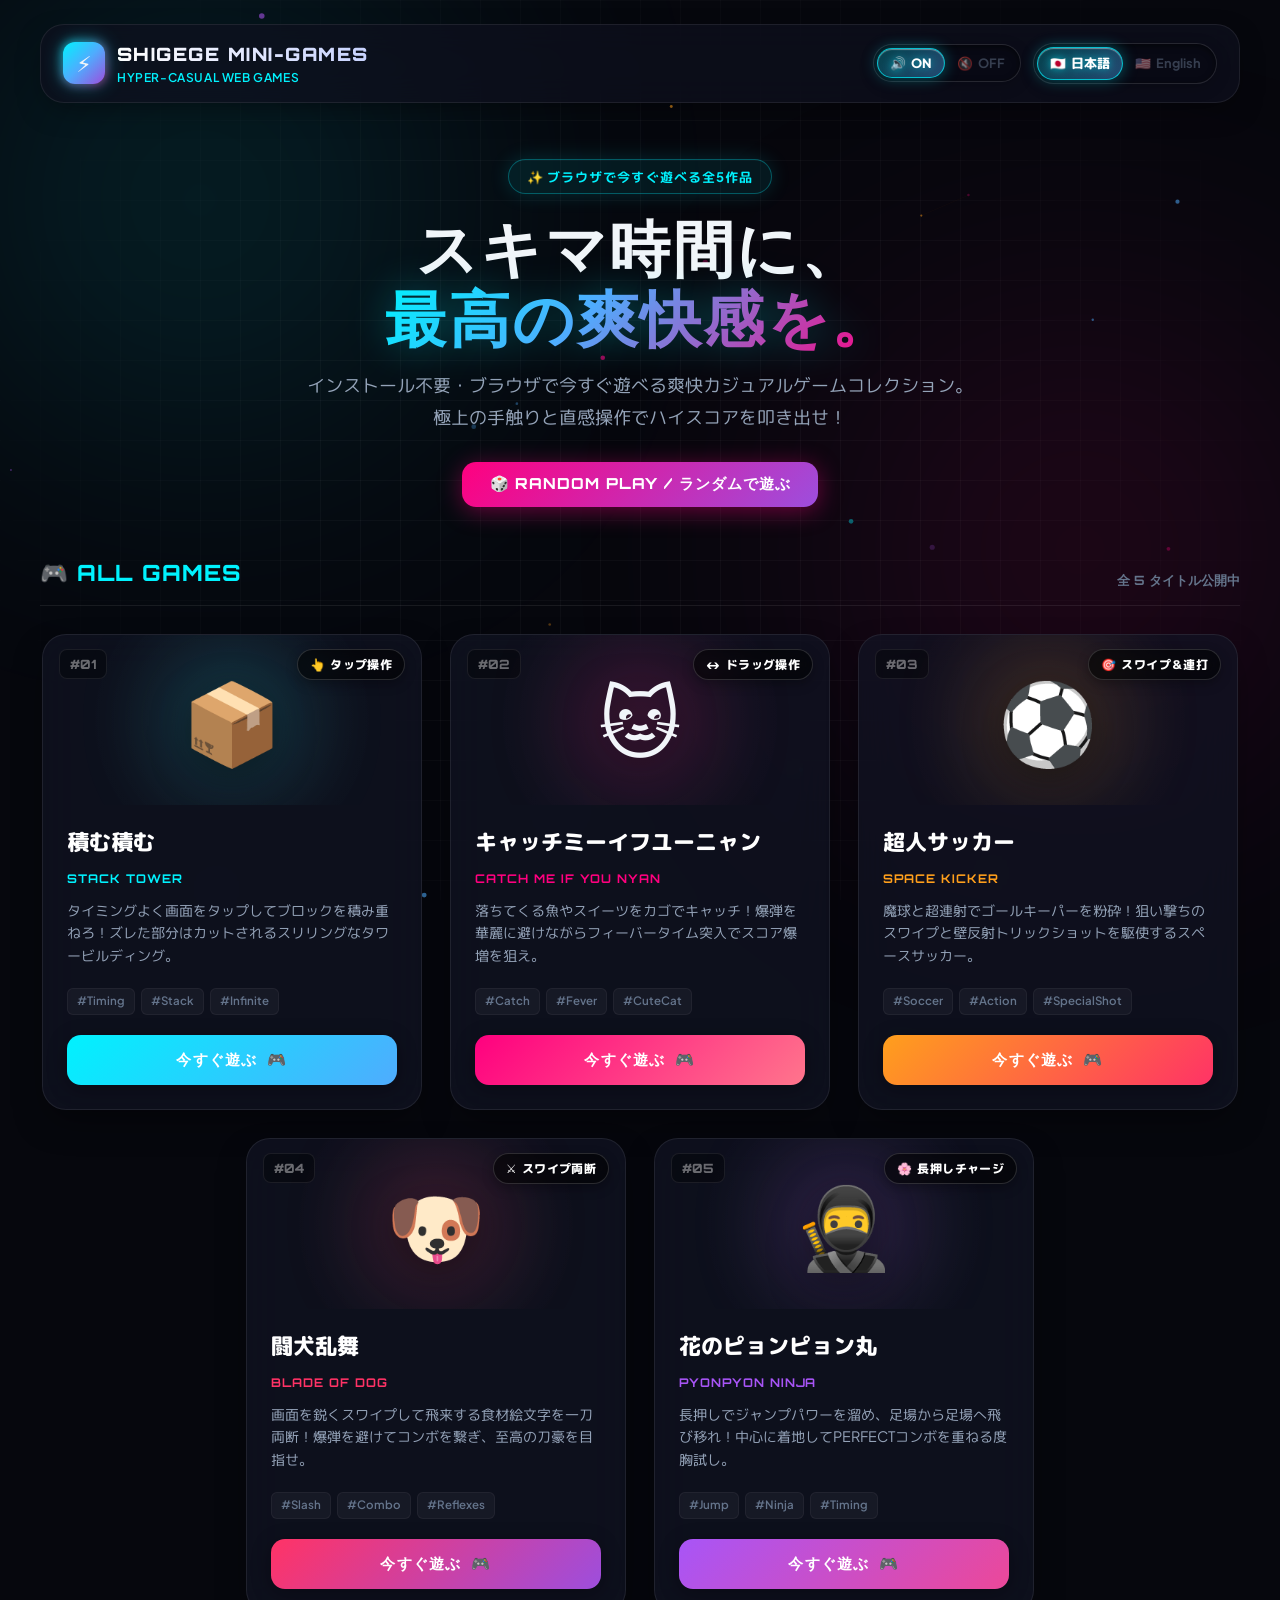
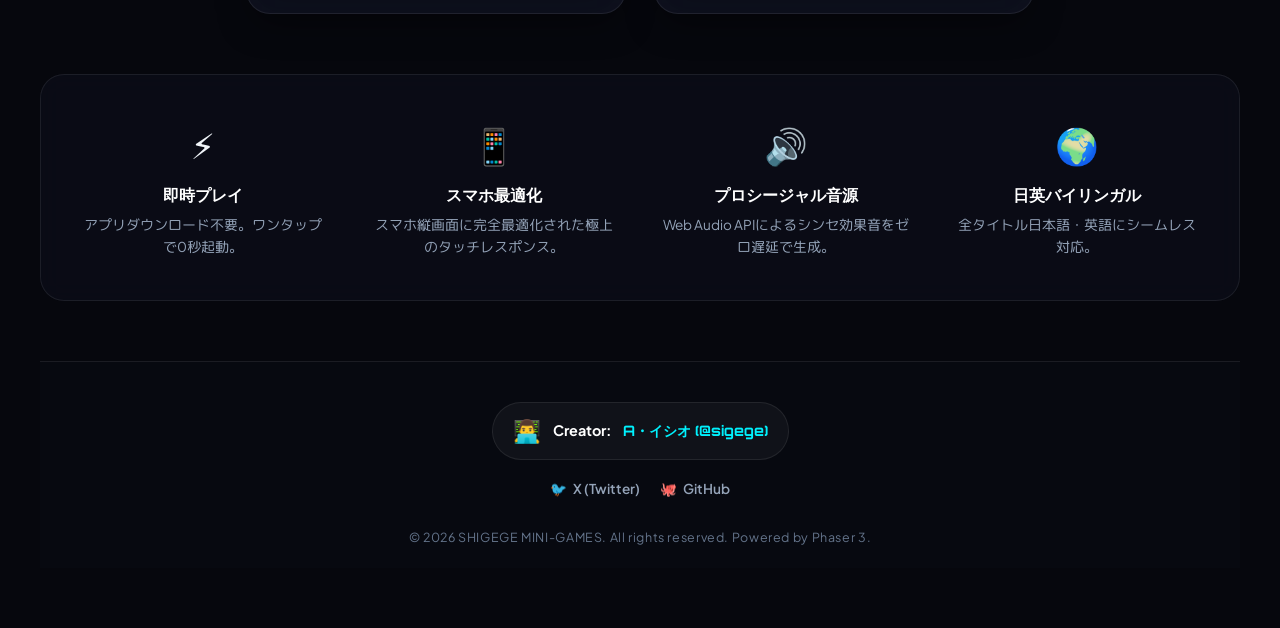
==== commit fb450190: "perf: モバイル描画負荷軽減とスクロール遅延の解消" ====
--- a/index.html
+++ b/index.html
@@ -414,6 +414,9 @@
       -webkit-backdrop-filter: blur(20px);
       transition: all 0.4s cubic-bezier(0.16, 1, 0.3, 1);
       box-shadow: 0 15px 35px -10px rgba(0, 0, 0, 0.5);
+      /* 画面外レンダリングの最適化 */
+      content-visibility: auto;
+      contain-intrinsic-size: 0 400px;
     }
 
     .game-card::before {
@@ -552,6 +555,7 @@
       color: #fff;
       background: rgba(0, 0, 0, 0.6);
       backdrop-filter: blur(8px);
+      -webkit-backdrop-filter: blur(8px);
       padding: 5px 12px;
       border-radius: 50px;
       border: 1px solid rgba(255, 255, 255, 0.15);
@@ -682,6 +686,7 @@
       padding: 32px 28px;
       margin-bottom: 60px;
       backdrop-filter: blur(12px);
+      -webkit-backdrop-filter: blur(12px);
     }
 
     .features-grid {
@@ -797,51 +802,111 @@
     }
 
     /* ==========================================================================
-       RESPONSIVE DESIGN
+       RESPONSIVE DESIGN & MOBILE GPU OPTIMIZATIONS
        ========================================================================== */
     @media (max-width: 768px) {
+      /* 重いGPUブラーとアニメーションをモバイル時は停止・軽量化 */
+      .ambient-glow {
+        display: none !important;
+      }
+
+      .cyber-grid {
+        mask-image: none !important;
+        -webkit-mask-image: none !important;
+      }
+
       .app-container {
         padding: 14px 12px 36px;
       }
+
       header {
         padding: 12px 14px;
         margin-bottom: 24px;
         flex-direction: column;
         align-items: stretch;
         gap: 12px;
-      }
+        background: rgba(15, 17, 30, 0.95) !important;
+        backdrop-filter: none !important;
+        -webkit-backdrop-filter: none !important;
+        box-shadow: 0 4px 16px rgba(0, 0, 0, 0.4);
+      }
+
       .brand-logo {
         justify-content: center;
       }
+
       .brand-text h1 {
         font-size: 1.05rem;
       }
+
       .nav-controls {
         justify-content: center;
         gap: 8px;
       }
+
+      .pill-group {
+        background: rgba(8, 10, 20, 0.9);
+      }
+
       .pill-segment {
         padding: 5px 9px;
         font-size: 0.75rem;
       }
+
       .hero {
         padding: 10px 0 32px;
       }
+
       .games-grid {
         gap: 20px;
       }
+
+      /* ゲームカードのモバイル最適化（backdrop-filter無効化、不透明ベタ塗り、マスク無効化） */
       .game-card {
         flex: 1 1 100%;
         max-width: 100%;
-      }
+        background: rgba(18, 20, 36, 0.96) !important;
+        backdrop-filter: none !important;
+        -webkit-backdrop-filter: none !important;
+        box-shadow: 0 8px 20px rgba(0, 0, 0, 0.4);
+      }
+
+      .game-card::before {
+        display: none !important;
+      }
+
+      .game-card:hover {
+        transform: none;
+      }
+
       .card-visual {
         height: 145px;
       }
+
+      .visual-bg-glow {
+        opacity: 0.2;
+        filter: blur(30px);
+      }
+
       .game-main-emoji {
         font-size: 4rem;
-      }
+        animation: none;
+      }
+
+      .control-badge {
+        background: rgba(0, 0, 0, 0.85);
+        backdrop-filter: none !important;
+        -webkit-backdrop-filter: none !important;
+      }
+
       .card-body {
         padding: 16px 18px 18px;
+      }
+
+      .features-section {
+        background: rgba(15, 17, 30, 0.95) !important;
+        backdrop-filter: none !important;
+        -webkit-backdrop-filter: none !important;
       }
     }
   </style>
@@ -957,7 +1022,7 @@
           <span class="card-index-tag">#02</span>
           <span class="control-badge">↔️ <span data-i18n="g2-control">DRAG / SLIDE</span></span>
           <div class="visual-bg-glow"></div>
-          <span class="game-main-emoji">😺</span>
+          <span class="game-main-emoji">🐱</span>
         </div>
         <div class="card-body">
           <div class="card-title-group">
@@ -965,12 +1030,12 @@
             <span class="card-subtitle">CATCH ME IF YOU NYAN</span>
           </div>
           <p class="card-description" data-i18n="g2-desc">
-            落ちてくるアイテムをバスケットでキャッチ！爆弾を回避しつつコンボを繋いでフィーバー突入を目指せ！
+            落ちてくる魚やスイーツをカゴでキャッチ！爆弾を華麗に避けながらフィーバータイム突入でスコア爆増を狙え。
           </p>
           <div class="card-tags">
             <span class="tag">#Catch</span>
+            <span class="tag">#Fever</span>
             <span class="tag">#CuteCat</span>
-            <span class="tag">#Combo</span>
           </div>
           <a href="./02-catch-game/index.html" class="btn-play">
             <span data-i18n="btn-play">PLAY NOW</span> 🎮
@@ -982,7 +1047,7 @@
       <article class="game-card card-kicker" data-url="./03-space-kicker/index.html">
         <div class="card-visual">
           <span class="card-index-tag">#03</span>
-          <span class="control-badge">🎯 <span data-i18n="g3-control">AIM & SHOT</span></span>
+          <span class="control-badge">🎯 <span data-i18n="g3-control">SWIPE & SHOOT</span></span>
           <div class="visual-bg-glow"></div>
           <span class="game-main-emoji">⚽</span>
         </div>
@@ -992,12 +1057,12 @@
             <span class="card-subtitle">SPACE KICKER</span>
           </div>
           <p class="card-description" data-i18n="g3-desc">
-            狙いを定めて超絶シュートを放て！立ちはだかるディフェンスとキーパーの鉄壁ガードを粉砕する痛快サッカーアクション。
+            魔球と超連射でゴールキーパーを粉砕！狙い撃ちのスワイプと壁反射トリックショットを駆使するスペースサッカー。
           </p>
           <div class="card-tags">
             <span class="tag">#Soccer</span>
-            <span class="tag">#SuperPower</span>
             <span class="tag">#Action</span>
+            <span class="tag">#SpecialShot</span>
           </div>
           <a href="./03-space-kicker/index.html" class="btn-play">
             <span data-i18n="btn-play">PLAY NOW</span> 🎮
@@ -1009,22 +1074,22 @@
       <article class="game-card card-slash" data-url="./04-emoji-slash/index.html">
         <div class="card-visual">
           <span class="card-index-tag">#04</span>
-          <span class="control-badge">⚡ <span data-i18n="g4-control">SWIPE SLASH</span></span>
+          <span class="control-badge">⚔️ <span data-i18n="g4-control">SWIPE SLASH</span></span>
           <div class="visual-bg-glow"></div>
           <span class="game-main-emoji">🐶</span>
         </div>
         <div class="card-body">
           <div class="card-title-group">
             <h3 class="card-title" data-i18n="g4-title">闘犬乱舞</h3>
-            <span class="card-subtitle">EMOJI SLASH</span>
+            <span class="card-subtitle">BLADE OF DOG</span>
           </div>
           <p class="card-description" data-i18n="g4-desc">
-            画面を高速スワイプして飛来するターゲットを一刀両断！連続スラッシュとクリティカルで最高スコアを刻め！
+            画面を鋭くスワイプして飛来する食材絵文字を一刀両断！爆弾を避けてコンボを繋ぎ、至高の刀豪を目指せ。
           </p>
           <div class="card-tags">
             <span class="tag">#Slash</span>
-            <span class="tag">#SwordAction</span>
-            <span class="tag">#Speed</span>
+            <span class="tag">#Combo</span>
+            <span class="tag">#Reflexes</span>
           </div>
           <a href="./04-emoji-slash/index.html" class="btn-play">
             <span data-i18n="btn-play">PLAY NOW</span> 🎮
@@ -1036,9 +1101,9 @@
       <article class="game-card card-jump" data-url="./05-jump-ninja/index.html">
         <div class="card-visual">
           <span class="card-index-tag">#05</span>
-          <span class="control-badge">⏱️ <span data-i18n="g5-control">HOLD & CHARGE</span></span>
+          <span class="control-badge">🌸 <span data-i18n="g5-control">HOLD & RELEASE</span></span>
           <div class="visual-bg-glow"></div>
-          <span class="game-main-emoji">🌸</span>
+          <span class="game-main-emoji">🥷</span>
         </div>
         <div class="card-body">
           <div class="card-title-group">
@@ -1046,12 +1111,12 @@
             <span class="card-subtitle">PYONPYON NINJA</span>
           </div>
           <p class="card-description" data-i18n="g5-desc">
-            長押しでジャンプパワーをチャージ！絶妙な目測と度胸で次なる足場へ飛び移る2.5Dジャンプアクション。
+            長押しでジャンプパワーを溜め、足場から足場へ飛び移れ！中心に着地してPERFECTコンボを重ねる度胸試し。
           </p>
           <div class="card-tags">
-            <span class="tag">#ChargeJump</span>
-            <span class="tag">#DistanceSense</span>
-            <span class="tag">#Precision</span>
+            <span class="tag">#Jump</span>
+            <span class="tag">#Ninja</span>
+            <span class="tag">#Timing</span>
           </div>
           <a href="./05-jump-ninja/index.html" class="btn-play">
             <span data-i18n="btn-play">PLAY NOW</span> 🎮
@@ -1061,189 +1126,189 @@
 
     </div>
 
-    <!-- Features Section -->
+    <!-- Features / Highlights Section -->
     <section class="features-section">
       <div class="features-grid">
         <div class="feature-item">
           <div class="feature-icon">⚡</div>
-          <h4 class="feature-title" data-i18n="feat1-t">ZERO INSTALL</h4>
-          <p class="feature-desc" data-i18n="feat1-d">ブラウザを開くだけで即起動。スマホ・PC両対応。</p>
+          <h4 class="feature-title" data-i18n="feat1-title">INSTANT PLAY</h4>
+          <p class="feature-desc" data-i18n="feat1-desc">アプリダウンロード不要。ワンタップで0秒起動。</p>
         </div>
         <div class="feature-item">
-          <div class="feature-icon">👆</div>
-          <h4 class="feature-title" data-i18n="feat2-t">ONE-TOUCH PLAY</h4>
-          <p class="feature-desc" data-i18n="feat2-d">直感操作で誰でも1秒でルール理解＆熱中。</p>
+          <div class="feature-icon">📱</div>
+          <h4 class="feature-title" data-i18n="feat2-title">MOBILE OPTIMIZED</h4>
+          <p class="feature-desc" data-i18n="feat2-desc">スマホ縦画面に完全最適化された極上のタッチレスポンス。</p>
         </div>
         <div class="feature-item">
-          <div class="feature-icon">🏆</div>
-          <h4 class="feature-title" data-i18n="feat3-t">HIGH SCORE</h4>
-          <p class="feature-desc" data-i18n="feat3-d">自己ベスト更新を目指すやり込み系ゲーム満載。</p>
+          <div class="feature-icon">🔊</div>
+          <h4 class="feature-title" data-i18n="feat3-title">SYNTH SOUNDS</h4>
+          <p class="feature-desc" data-i18n="feat3-desc">Web Audio APIによるプロシージャル効果音を内蔵。</p>
+        </div>
+        <div class="feature-item">
+          <div class="feature-icon">🌍</div>
+          <h4 class="feature-title" data-i18n="feat4-title">BILINGUAL</h4>
+          <p class="feature-desc" data-i18n="feat4-desc">全タイトル日本語・英語にシームレス対応。</p>
         </div>
       </div>
     </section>
 
+    <!-- Footer -->
+    <footer>
+      <div class="footer-content">
+        <div class="creator-box">
+          <span class="creator-avatar">👨‍💻</span>
+          <span class="creator-name">Creator:</span>
+          <a href="https://x.com/sigege" target="_blank" rel="noopener noreferrer" class="creator-handle">
+            A・イシオ (@sigege)
+          </a>
+        </div>
+
+        <div class="footer-links">
+          <a href="https://x.com/sigege" target="_blank" rel="noopener noreferrer" class="footer-link">
+            <span>🐦</span> <span>X (Twitter)</span>
+          </a>
+          <a href="https://github.com/sigege-bit" target="_blank" rel="noopener noreferrer" class="footer-link">
+            <span>🐙</span> <span>GitHub</span>
+          </a>
+        </div>
+
+        <p class="footer-copyright">
+          &copy; 2026 SHIGEGE MINI-GAMES. All rights reserved. Powered by Phaser 3.
+        </p>
+      </div>
+    </footer>
+
   </div>
 
-  <!-- Footer -->
-  <footer>
-    <div class="footer-content">
-      <div class="creator-box">
-        <span class="creator-avatar">👾</span>
-        <span class="creator-name" data-i18n="creator-label">Created by A・イシオ</span>
-        <a href="https://github.com/sigege" target="_blank" rel="noopener noreferrer" class="creator-handle">@sigege</a>
-      </div>
-
-      <div class="footer-links">
-        <a href="https://github.com/sigege" target="_blank" rel="noopener noreferrer" class="footer-link">
-          <span>🐙</span> GitHub Profile
-        </a>
-        <a href="./01-stack-tower/index.html" class="footer-link">📦 01 Stack Tower</a>
-        <a href="./02-catch-game/index.html" class="footer-link">😺 02 Catch Me</a>
-        <a href="./03-space-kicker/index.html" class="footer-link">⚽ 03 Space Kicker</a>
-        <a href="./04-emoji-slash/index.html" class="footer-link">🐶 04 Emoji Slash</a>
-        <a href="./05-jump-ninja/index.html" class="footer-link">🌸 05 Pyonpyon Ninja</a>
-      </div>
-
-      <p class="footer-copyright">
-        &copy; 2026 SHIGEGE MINI-GAMES. All rights reserved. Powered by HTML5 &amp; Phaser.
-      </p>
-    </div>
-  </footer>
-
-  <!-- Interactive JavaScript & Audio Synthesizer -->
   <script>
-    (function () {
+    (function() {
       'use strict';
 
       /* ==========================================================================
-         TRANSLATION DATA (JA / EN)
+         I18N DICTIONARY
          ========================================================================== */
       const translations = {
         ja: {
-          "header-tag": "ハイパーカジュアルWebゲーム集",
-          "sfx-on-label": "ON",
-          "sfx-off-label": "OFF",
-          "hero-badge": "✨ 全5作品のカジュアルWebゲーム",
-          "hero-title-1": "サクッと遊べて、",
-          "hero-title-2": "ドハマりする爽快感。",
-          "hero-desc": "インストール不要・ブラウザで今すぐ遊べる爽快カジュアルゲームコレクション。極上の手触りと直感操作でハイスコアを叩き出せ！",
-          "btn-random": "🎲 ランダムで遊ぶ / PLAY RANDOM",
-          "sec-title": "🎮 ゲーム一覧",
-          "game-count": "全5作品 プレイ可能",
-          "btn-play": "PLAY NOW",
-          "creator-label": "Created by A・イシオ",
-          "feat1-t": "インストール不要",
-          "feat1-d": "ブラウザを開くだけで即起動。スマホ・PC両対応。",
-          "feat2-t": "ワンタッチ直感操作",
-          "feat2-d": "直感操作で誰でも1秒でルール理解＆熱中。",
-          "feat3-t": "ハイスコア挑戦",
-          "feat3-d": "自己ベスト更新を目指すやり込み系ゲーム満載。",
+          'header-tag': 'Hyper-Casual Web Games',
+          'sfx-on-label': 'ON',
+          'sfx-off-label': 'OFF',
+          'hero-badge': '✨ ブラウザで今すぐ遊べる全5作品',
+          'hero-title-1': 'スキマ時間に、',
+          'hero-title-2': '最高の爽快感を。',
+          'hero-desc': 'インストール不要・ブラウザで今すぐ遊べる爽快カジュアルゲームコレクション。極上の手触りと直感操作でハイスコアを叩き出せ！',
+          'btn-random': '🎲 RANDOM PLAY / ランダムで遊ぶ',
+          'sec-title': '🎮 ALL GAMES',
+          'game-count': '全 5 タイトル公開中',
+          'btn-play': '今すぐ遊ぶ',
           
-          /* Game 1 */
-          "g1-title": "積む積む",
-          "g1-control": "タップタイミング",
-          "g1-desc": "タイミングよく画面をタップしてブロックを積み重ねろ！ズレた部分はカットされるスリリングなタワービルディング。",
-
-          /* Game 2 */
-          "g2-title": "キャッチミーイフユーニャン",
-          "g2-control": "左右ドラッグ",
-          "g2-desc": "落ちてくるアイテムをバスケットでキャッチ！爆弾を回避しつつコンボを繋いでフィーバー突入を目指せ！",
-
-          /* Game 3 */
-          "g3-title": "超人サッカー",
-          "g3-control": "狙い撃ち＆連射",
-          "g3-desc": "狙いを定めて超絶シュートを放て！立ちはだかるディフェンスとキーパーの鉄壁ガードを粉砕する痛快サッカーアクション。",
-
-          /* Game 4 */
-          "g4-title": "闘犬乱舞",
-          "g4-control": "スワイプ一筆両断",
-          "g4-desc": "画面を高速スワイプして飛来するターゲットを一刀両断！連続スラッシュとクリティカルで最高スコアを刻め！",
-
-          /* Game 5 */
-          "g5-title": "花のピョンピョン丸",
-          "g5-control": "長押しチャージ",
-          "g5-desc": "長押しでジャンプパワーをチャージ！絶妙な目測と度胸で次なる足場へ飛び移る2.5Dジャンプアクション。"
+          'g1-title': '積む積む',
+          'g1-desc': 'タイミングよく画面をタップしてブロックを積み重ねろ！ズレた部分はカットされるスリリングなタワービルディング。',
+          'g1-control': 'タップ操作',
+
+          'g2-title': 'キャッチミーイフユーニャン',
+          'g2-desc': '落ちてくる魚やスイーツをカゴでキャッチ！爆弾を華麗に避けながらフィーバータイム突入でスコア爆増を狙え。',
+          'g2-control': 'ドラッグ操作',
+
+          'g3-title': '超人サッカー',
+          'g3-desc': '魔球と超連射でゴールキーパーを粉砕！狙い撃ちのスワイプと壁反射トリックショットを駆使するスペースサッカー。',
+          'g3-control': 'スワイプ＆連打',
+
+          'g4-title': '闘犬乱舞',
+          'g4-desc': '画面を鋭くスワイプして飛来する食材絵文字を一刀両断！爆弾を避けてコンボを繋ぎ、至高の刀豪を目指せ。',
+          'g4-control': 'スワイプ両断',
+
+          'g5-title': '花のピョンピョン丸',
+          'g5-desc': '長押しでジャンプパワーを溜め、足場から足場へ飛び移れ！中心に着地してPERFECTコンボを重ねる度胸試し。',
+          'g5-control': '長押しチャージ',
+
+          'feat1-title': '即時プレイ',
+          'feat1-desc': 'アプリダウンロード不要。ワンタップで0秒起動。',
+          'feat2-title': 'スマホ最適化',
+          'feat2-desc': 'スマホ縦画面に完全最適化された極上のタッチレスポンス。',
+          'feat3-title': 'プロシージャル音源',
+          'feat3-desc': 'Web Audio APIによるシンセ効果音をゼロ遅延で生成。',
+          'feat4-title': '日英バイリンガル',
+          'feat4-desc': '全タイトル日本語・英語にシームレス対応。'
         },
         en: {
-          "header-tag": "Hyper-Casual Web Games",
-          "sfx-on-label": "ON",
-          "sfx-off-label": "OFF",
-          "hero-badge": "✨ 5 PLAYABLE CASUAL WEB GAMES",
-          "hero-title-1": "Play Fast,",
-          "hero-title-2": "Feel The Rush.",
-          "hero-desc": "Zero installation needed. Jump into instant browser action with hyper-responsive controls and beat your personal bests!",
-          "btn-random": "🎲 RANDOM PLAY",
-          "sec-title": "🎮 ALL GAMES",
-          "game-count": "5 TITLES AVAILABLE",
-          "btn-play": "PLAY NOW",
-          "creator-label": "Created by A. Ishio",
-          "feat1-t": "ZERO INSTALL",
-          "feat1-d": "Instant play in any modern browser on Mobile & Desktop.",
-          "feat2-t": "ONE-TOUCH PLAY",
-          "feat2-d": "Instant intuitive controls, easy to learn, hard to master.",
-          "feat3-t": "HIGH SCORE CHASE",
-          "feat3-d": "Addictive arcade loops designed to push your reflexes.",
-
-          /* Game 1 */
-          "g1-title": "Stack Tower",
-          "g1-control": "TAP TIMING",
-          "g1-desc": "Tap precisely at the right moment to stack moving blocks and construct an infinite skyscraper without falling!",
-
-          /* Game 2 */
-          "g2-title": "Catch Me If You Nyan",
-          "g2-control": "DRAG / SLIDE",
-          "g2-desc": "Catch delicious items with your basket, dodge hazardous bombs, and trigger fever mode for maximum combo score!",
-
-          /* Game 3 */
-          "g3-title": "Space Kicker",
-          "g3-control": "AIM & SHOT",
-          "g3-desc": "Unleash devastating curve shots past agile defenders and smash through galactic goalkeepers!",
-
-          /* Game 4 */
-          "g4-title": "Emoji Slash",
-          "g4-control": "SWIPE SLASH",
-          "g4-desc": "Swipe like lightning to slice through incoming flying targets with high-speed critical strike combos!",
-
-          /* Game 5 */
-          "g5-title": "Pyonpyon Ninja",
-          "g5-control": "HOLD & CHARGE",
-          "g5-desc": "Hold to charge jumping energy and leap across platforms with precision distance judgment and bravery!"
+          'header-tag': 'Hyper-Casual Web Games',
+          'sfx-on-label': 'ON',
+          'sfx-off-label': 'OFF',
+          'hero-badge': '✨ 5 Playable Hyper-Casual Games',
+          'hero-title-1': 'Play Fast,',
+          'hero-title-2': 'Feel The Rush.',
+          'hero-desc': 'Zero install, instant browser hyper-casual games. Dive in with intuitive controls and beat your high scores!',
+          'btn-random': '🎲 RANDOM PLAY',
+          'sec-title': '🎮 ALL GAMES',
+          'game-count': '5 TITLES AVAILABLE',
+          'btn-play': 'PLAY NOW',
+
+          'g1-title': 'Stack Tower',
+          'g1-desc': 'Tap with perfect timing to stack ascending blocks. Overhanging parts get sliced away in this thrilling tower builder.',
+          'g1-control': 'TAP TIMING',
+
+          'g2-title': 'Catch Me If You Nyan',
+          'g2-desc': 'Catch falling treats into the basket while dodging bombs! Trigger Fever Mode for massive score multiplier rushes.',
+          'g2-control': 'DRAG / SLIDE',
+
+          'g3-title': 'Space Kicker',
+          'g3-desc': 'Shatter alien goalkeepers with curved shots and rapid-fire kicks! Master cosmic wall ricochets to dominate the arena.',
+          'g3-control': 'SWIPE & SHOOT',
+
+          'g4-title': 'Blade of Dog',
+          'g4-desc': 'Slice flying emoji ingredients with lightning-fast swipes! Dodge deadly bombs and chain slices for legendary master rank.',
+          'g4-control': 'SWIPE SLASH',
+
+          'g5-title': 'Pyonpyon Ninja',
+          'g5-desc': 'Hold to charge jump power and leap across isometric rooftops! Nail dead-center landings for perfect combos.',
+          'g5-control': 'HOLD & RELEASE',
+
+          'feat1-title': 'INSTANT PLAY',
+          'feat1-desc': 'No download required. Play in 0 seconds directly in your browser.',
+          'feat2-title': 'MOBILE OPTIMIZED',
+          'feat2-desc': 'Fully tailored for mobile portrait screens with ultra-responsive controls.',
+          'feat3-title': 'SYNTH SOUNDS',
+          'feat3-desc': 'Built-in procedural sound synthesis via Web Audio API.',
+          'feat4-title': 'BILINGUAL',
+          'feat4-desc': 'Seamless switching between Japanese and English across all games.'
         }
       };
 
       /* ==========================================================================
-         SYNTHESIZED SOUND EFFECTS (Web Audio API - Zero Asset)
+         WEB AUDIO PROCEDURAL SOUND SYSTEM
          ========================================================================== */
       let audioCtx = null;
       let soundEnabled = (localStorage.getItem('shigege_portal_sfx') !== 'false');
 
-      function getAudioContext() {
+      function initAudio() {
         if (!audioCtx) {
-          const AudioContext = window.AudioContext || window.webkitAudioContext;
-          if (AudioContext) audioCtx = new AudioContext();
+          const AudioContextClass = window.AudioContext || window.webkitAudioContext;
+          if (AudioContextClass) {
+            audioCtx = new AudioContextClass();
+          }
         }
-        if (audioCtx && audioCtx.state === 'suspended') {
+      }
+
+      function playSound(type) {
+        if (!soundEnabled) return;
+        initAudio();
+        if (!audioCtx) return;
+
+        if (audioCtx.state === 'suspended') {
           audioCtx.resume();
         }
-        return audioCtx;
-      }
-
-      function playSound(type) {
-        if (!soundEnabled) return;
+
         try {
-          const ctx = getAudioContext();
-          if (!ctx) return;
-
-          const now = ctx.currentTime;
-          const osc = ctx.createOscillator();
-          const gain = ctx.createGain();
+          const now = audioCtx.currentTime;
+          const osc = audioCtx.createOscillator();
+          const gain = audioCtx.createGain();
           osc.connect(gain);
-          gain.connect(ctx.destination);
+          gain.connect(audioCtx.destination);
 
           if (type === 'hover') {
             osc.type = 'sine';
-            osc.frequency.setValueAtTime(420, now);
-            osc.frequency.exponentialRampToValueAtTime(780, now + 0.06);
+            osc.frequency.setValueAtTime(600, now);
+            osc.frequency.exponentialRampToValueAtTime(900, now + 0.05);
             gain.gain.setValueAtTime(0.04, now);
             gain.gain.linearRampToValueAtTime(0, now + 0.06);
             osc.start(now);
@@ -1391,81 +1456,92 @@
       });
 
       /* ==========================================================================
-         CYBER PARTICLES CANVAS ANIMATION
+         CYBER PARTICLES CANVAS ANIMATION (軽量＆モバイル最適化)
          ========================================================================== */
       const canvas = document.getElementById('particle-canvas');
-      const ctx = canvas.getContext('2d');
-      let width = (canvas.width = window.innerWidth);
-      let height = (canvas.height = window.innerHeight);
-
-      window.addEventListener('resize', () => {
-        width = canvas.width = window.innerWidth;
-        height = canvas.height = window.innerHeight;
-      });
-
-      const particleColors = ['#00f2fe', '#4facfe', '#ff007f', '#9d4edd', '#ff9f1c'];
-      const particles = [];
-      const PARTICLE_COUNT = Math.min(36, Math.floor(window.innerWidth / 32));
-
-      for (let i = 0; i < PARTICLE_COUNT; i++) {
-        particles.push({
-          x: Math.random() * width,
-          y: Math.random() * height,
-          radius: Math.random() * 2 + 1,
-          color: particleColors[Math.floor(Math.random() * particleColors.length)],
-          vx: (Math.random() - 0.5) * 0.4,
-          vy: (Math.random() - 0.5) * 0.4 - 0.2,
-          alpha: Math.random() * 0.6 + 0.2,
-          pulseSpeed: Math.random() * 0.02 + 0.01
-        });
-      }
-
-      function renderParticles() {
-        ctx.clearRect(0, 0, width, height);
-
-        for (let i = 0; i < particles.length; i++) {
-          const p = particles[i];
-          p.x += p.vx;
-          p.y += p.vy;
-
-          if (p.x < 0) p.x = width;
-          if (p.x > width) p.x = 0;
-          if (p.y < 0) p.y = height;
-          if (p.y > height) p.y = 0;
-
-          ctx.beginPath();
-          ctx.arc(p.x, p.y, p.radius, 0, Math.PI * 2);
-          ctx.fillStyle = p.color;
-          ctx.globalAlpha = p.alpha;
-          ctx.shadowBlur = 12;
-          ctx.shadowColor = p.color;
-          ctx.fill();
-
-          // Connect close particles
-          for (let j = i + 1; j < particles.length; j++) {
-            const p2 = particles[j];
-            const dx = p.x - p2.x;
-            const dy = p.y - p2.y;
-            const dist = Math.sqrt(dx * dx + dy * dy);
-
-            if (dist < 110) {
-              ctx.beginPath();
-              ctx.moveTo(p.x, p.y);
-              ctx.lineTo(p2.x, p2.y);
-              ctx.strokeStyle = p.color;
-              ctx.globalAlpha = (1 - dist / 110) * 0.15;
-              ctx.lineWidth = 0.8;
-              ctx.stroke();
+      const isMobile = window.innerWidth <= 768;
+
+      if (!isMobile && canvas) {
+        const ctx = canvas.getContext('2d');
+        let width = (canvas.width = window.innerWidth);
+        let height = (canvas.height = window.innerHeight);
+
+        window.addEventListener('resize', () => {
+          if (window.innerWidth <= 768) {
+            canvas.style.display = 'none';
+          } else {
+            canvas.style.display = 'block';
+            width = canvas.width = window.innerWidth;
+            height = canvas.height = window.innerHeight;
+          }
+        }, { passive: true });
+
+        const particleColors = ['#00f2fe', '#4facfe', '#ff007f', '#9d4edd', '#ff9f1c'];
+        const particles = [];
+        const PARTICLE_COUNT = Math.min(24, Math.floor(window.innerWidth / 40));
+
+        for (let i = 0; i < PARTICLE_COUNT; i++) {
+          particles.push({
+            x: Math.random() * width,
+            y: Math.random() * height,
+            radius: Math.random() * 1.8 + 1,
+            color: particleColors[Math.floor(Math.random() * particleColors.length)],
+            vx: (Math.random() - 0.5) * 0.35,
+            vy: (Math.random() - 0.5) * 0.35 - 0.15,
+            alpha: Math.random() * 0.5 + 0.2
+          });
+        }
+
+        let animationFrameId;
+        function renderParticles() {
+          if (window.innerWidth <= 768) return;
+
+          ctx.clearRect(0, 0, width, height);
+
+          for (let i = 0; i < particles.length; i++) {
+            const p = particles[i];
+            p.x += p.vx;
+            p.y += p.vy;
+
+            if (p.x < 0) p.x = width;
+            if (p.x > width) p.x = 0;
+            if (p.y < 0) p.y = height;
+            if (p.y > height) p.y = 0;
+
+            ctx.beginPath();
+            ctx.arc(p.x, p.y, p.radius, 0, Math.PI * 2);
+            ctx.fillStyle = p.color;
+            ctx.globalAlpha = p.alpha;
+            ctx.fill();
+
+            // Connect close particles (計算コストを抑えた線描画)
+            for (let j = i + 1; j < particles.length; j++) {
+              const p2 = particles[j];
+              const dx = p.x - p2.x;
+              const dy = p.y - p2.y;
+              const dist = Math.sqrt(dx * dx + dy * dy);
+
+              if (dist < 90) {
+                ctx.beginPath();
+                ctx.moveTo(p.x, p.y);
+                ctx.lineTo(p2.x, p2.y);
+                ctx.strokeStyle = p.color;
+                ctx.globalAlpha = (1 - dist / 90) * 0.12;
+                ctx.lineWidth = 0.6;
+                ctx.stroke();
+              }
             }
           }
+          ctx.globalAlpha = 1;
+
+          animationFrameId = requestAnimationFrame(renderParticles);
         }
-        ctx.shadowBlur = 0;
-        ctx.globalAlpha = 1;
-
-        requestAnimationFrame(renderParticles);
-      }
-
-      renderParticles();
+
+        renderParticles();
+      } else if (canvas) {
+        // モバイル時はCanvas描画を完全停止して非表示
+        canvas.style.display = 'none';
+      }
 
     })();
   </script>
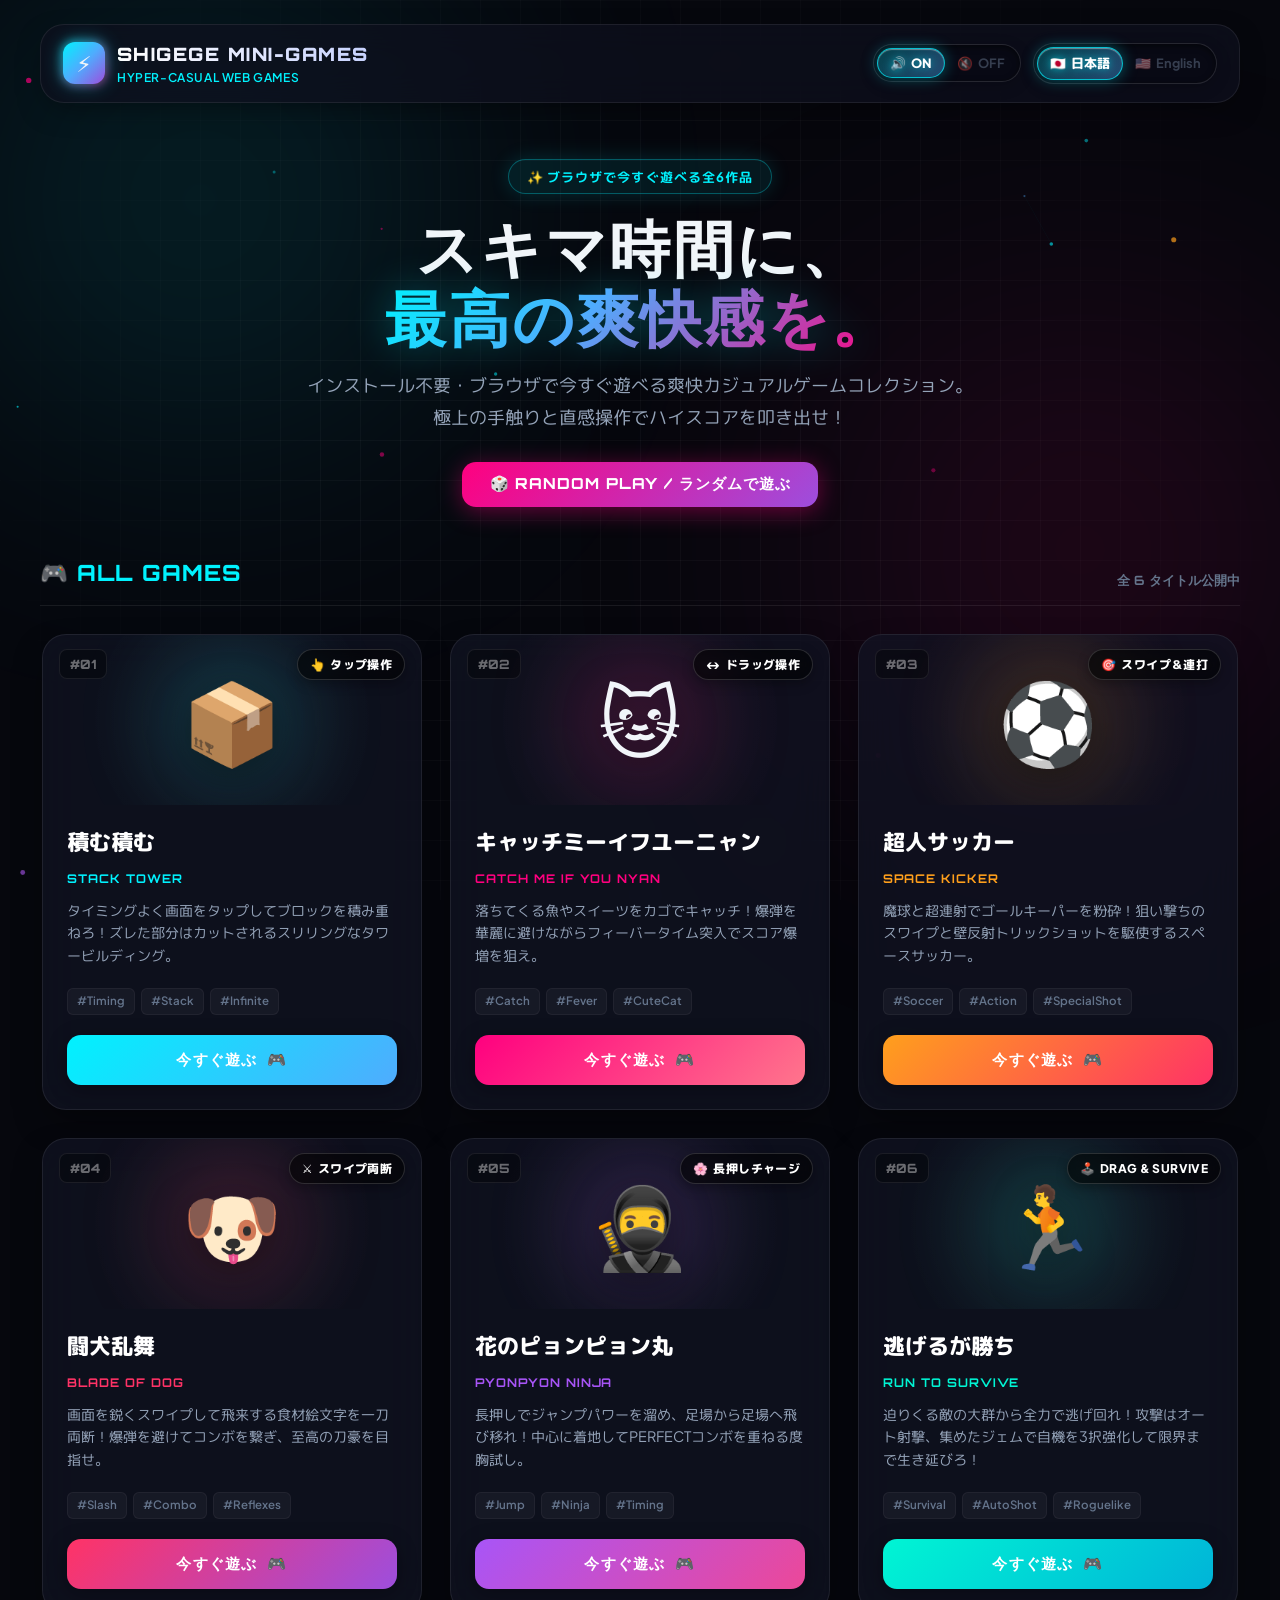
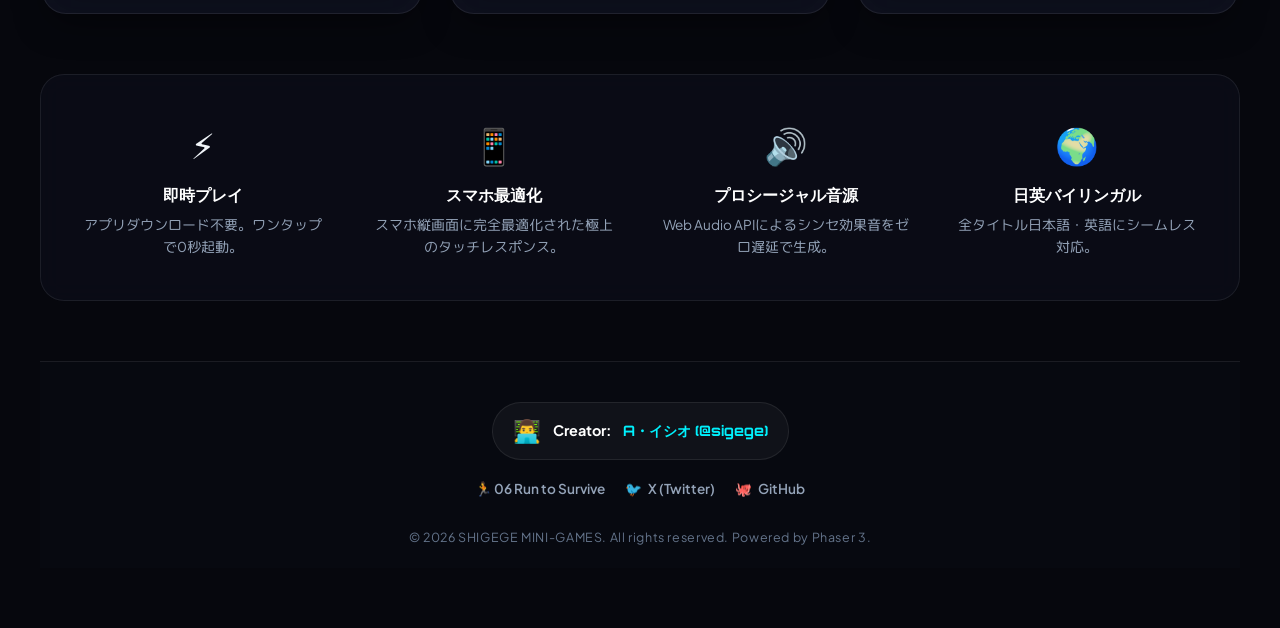
==== commit 223d0961: "feat: 全6作品のED(リザルト画面)のレイアウト・ボタン配置・文言を完全統一" ====
--- a/index.html
+++ b/index.html
@@ -4,7 +4,7 @@
   <meta charset="UTF-8">
   <meta name="viewport" content="width=device-width, initial-scale=1.0, maximum-scale=1.0, user-scalable=no, viewport-fit=cover">
   <title>SHIGEGE MINI-GAMES | ハイパーカジュアルWebゲーム集</title>
-  <meta name="description" content="A・イシオ（@sigege）制作のハイパーカジュアルWebミニゲームポータル。積む積む、キャッチミーイフユーニャン、超人サッカー、闘犬乱舞、花のピョンピョン丸など全5作品がブラウザですぐに遊べます！">
+  <meta name="description" content="A・イシオ（@sigege）制作のハイパーカジュアルWebミニゲームポータル。積む積む、キャッチミーイフユーニャン、超人サッカー、闘犬乱舞、花のピョンピョン丸、逃げるが勝ちなど全6作品がブラウザですぐに遊べます！">
   <meta name="theme-color" content="#0a0a14">
 
   <!-- Google Fonts: font-display=swap によるゼロ遅延・即時描画 -->
@@ -485,6 +485,15 @@
       background: linear-gradient(135deg, #a855f7, #ec4899, transparent 70%);
     }
 
+    .card-survivor {
+      --theme-color: #00f5d4;
+      --theme-gradient: linear-gradient(135deg, #00f5d4, #00b4d8);
+      --card-glow: 0 0 35px rgba(0, 245, 212, 0.25);
+    }
+    .card-survivor:hover::before {
+      background: linear-gradient(135deg, #00f5d4, #00b4d8, transparent 70%);
+    }
+
     /* Card Top / Visual Banner */
     .card-visual {
       position: relative;
@@ -963,7 +972,7 @@
 
     <!-- Hero Section -->
     <section class="hero">
-      <div class="hero-badge" data-i18n="hero-badge">✨ 5 Playable Hyper-Casual Games</div>
+      <div class="hero-badge" data-i18n="hero-badge">✨ 6 Playable Hyper-Casual Games</div>
       <h2 class="hero-title">
         <span data-i18n="hero-title-1">Play Fast,</span> <br>
         <span class="highlight" data-i18n="hero-title-2">Feel The Rush.</span>
@@ -983,10 +992,10 @@
       <div class="section-title">
         <span data-i18n="sec-title">🎮 ALL GAMES</span>
       </div>
-      <div class="game-count-badge" data-i18n="game-count">5 TITLES AVAILABLE</div>
+      <div class="game-count-badge" data-i18n="game-count">6 TITLES AVAILABLE</div>
     </div>
 
-    <!-- Games Grid (5 Games, Centered & Balanced) -->
+    <!-- Games Grid (6 Games, Centered & Balanced) -->
     <div class="games-grid">
 
       <!-- 01: 積む積む (01-stack-tower) -->
@@ -1124,6 +1133,33 @@
         </div>
       </article>
 
+      <!-- 06: 逃げるが勝ち (06-survivor) -->
+      <article class="game-card card-survivor" data-url="./06-survivor/index.html">
+        <div class="card-visual">
+          <span class="card-index-tag">#06</span>
+          <span class="control-badge">🕹️ <span data-i18n="g6-control">DRAG & SURVIVE</span></span>
+          <div class="visual-bg-glow"></div>
+          <span class="game-main-emoji">🏃</span>
+        </div>
+        <div class="card-body">
+          <div class="card-title-group">
+            <h3 class="card-title" data-i18n="g6-title">逃げるが勝ち</h3>
+            <span class="card-subtitle">RUN TO SURVIVE</span>
+          </div>
+          <p class="card-description" data-i18n="g6-desc">
+            迫りくる敵の大群から全力で逃げ回れ！攻撃はオート射撃、集めたジェムで自機を3択強化して限界まで生き延びろ！
+          </p>
+          <div class="card-tags">
+            <span class="tag">#Survival</span>
+            <span class="tag">#AutoShot</span>
+            <span class="tag">#Roguelike</span>
+          </div>
+          <a href="./06-survivor/index.html" class="btn-play">
+            <span data-i18n="btn-play">PLAY NOW</span> 🎮
+          </a>
+        </div>
+      </article>
+
     </div>
 
     <!-- Features / Highlights Section -->
@@ -1164,6 +1200,7 @@
         </div>
 
         <div class="footer-links">
+          <a href="./06-survivor/index.html" class="footer-link">🏃 06 Run to Survive</a>
           <a href="https://x.com/sigege" target="_blank" rel="noopener noreferrer" class="footer-link">
             <span>🐦</span> <span>X (Twitter)</span>
           </a>
@@ -1192,13 +1229,13 @@
           'header-tag': 'Hyper-Casual Web Games',
           'sfx-on-label': 'ON',
           'sfx-off-label': 'OFF',
-          'hero-badge': '✨ ブラウザで今すぐ遊べる全5作品',
+          'hero-badge': '✨ ブラウザで今すぐ遊べる全6作品',
           'hero-title-1': 'スキマ時間に、',
           'hero-title-2': '最高の爽快感を。',
           'hero-desc': 'インストール不要・ブラウザで今すぐ遊べる爽快カジュアルゲームコレクション。極上の手触りと直感操作でハイスコアを叩き出せ！',
           'btn-random': '🎲 RANDOM PLAY / ランダムで遊ぶ',
           'sec-title': '🎮 ALL GAMES',
-          'game-count': '全 5 タイトル公開中',
+          'game-count': '全 6 タイトル公開中',
           'btn-play': '今すぐ遊ぶ',
           
           'g1-title': '積む積む',
@@ -1220,6 +1257,10 @@
           'g5-title': '花のピョンピョン丸',
           'g5-desc': '長押しでジャンプパワーを溜め、足場から足場へ飛び移れ！中心に着地してPERFECTコンボを重ねる度胸試し。',
           'g5-control': '長押しチャージ',
+
+          'g6-title': '逃げるが勝ち',
+          'g6-desc': '迫りくる敵の大群から全力で逃げ回れ！攻撃はオート射撃、集めたジェムで自機を3択強化して限界まで生き延びろ！',
+          'g6-control': 'DRAG & SURVIVE',
 
           'feat1-title': '即時プレイ',
           'feat1-desc': 'アプリダウンロード不要。ワンタップで0秒起動。',
@@ -1234,13 +1275,13 @@
           'header-tag': 'Hyper-Casual Web Games',
           'sfx-on-label': 'ON',
           'sfx-off-label': 'OFF',
-          'hero-badge': '✨ 5 Playable Hyper-Casual Games',
+          'hero-badge': '✨ 6 Playable Hyper-Casual Games',
           'hero-title-1': 'Play Fast,',
           'hero-title-2': 'Feel The Rush.',
           'hero-desc': 'Zero install, instant browser hyper-casual games. Dive in with intuitive controls and beat your high scores!',
           'btn-random': '🎲 RANDOM PLAY',
           'sec-title': '🎮 ALL GAMES',
-          'game-count': '5 TITLES AVAILABLE',
+          'game-count': '6 TITLES AVAILABLE',
           'btn-play': 'PLAY NOW',
 
           'g1-title': 'Stack Tower',
@@ -1262,6 +1303,10 @@
           'g5-title': 'Pyonpyon Ninja',
           'g5-desc': 'Hold to charge jump power and leap across isometric rooftops! Nail dead-center landings for perfect combos.',
           'g5-control': 'HOLD & RELEASE',
+
+          'g6-title': 'RUN TO SURVIVE',
+          'g6-desc': 'Outrun relentless waves of enemies! Fire automatically, collect gems, and pick from 3 upgrades to survive to the limit!',
+          'g6-control': 'DRAG & SURVIVE',
 
           'feat1-title': 'INSTANT PLAY',
           'feat1-desc': 'No download required. Play in 0 seconds directly in your browser.',
@@ -1427,7 +1472,8 @@
         './02-catch-game/index.html',
         './03-space-kicker/index.html',
         './04-emoji-slash/index.html',
-        './05-jump-ninja/index.html'
+        './05-jump-ninja/index.html',
+        './06-survivor/index.html'
       ];
 
       const btnRandom = document.getElementById('btn-random-play');
